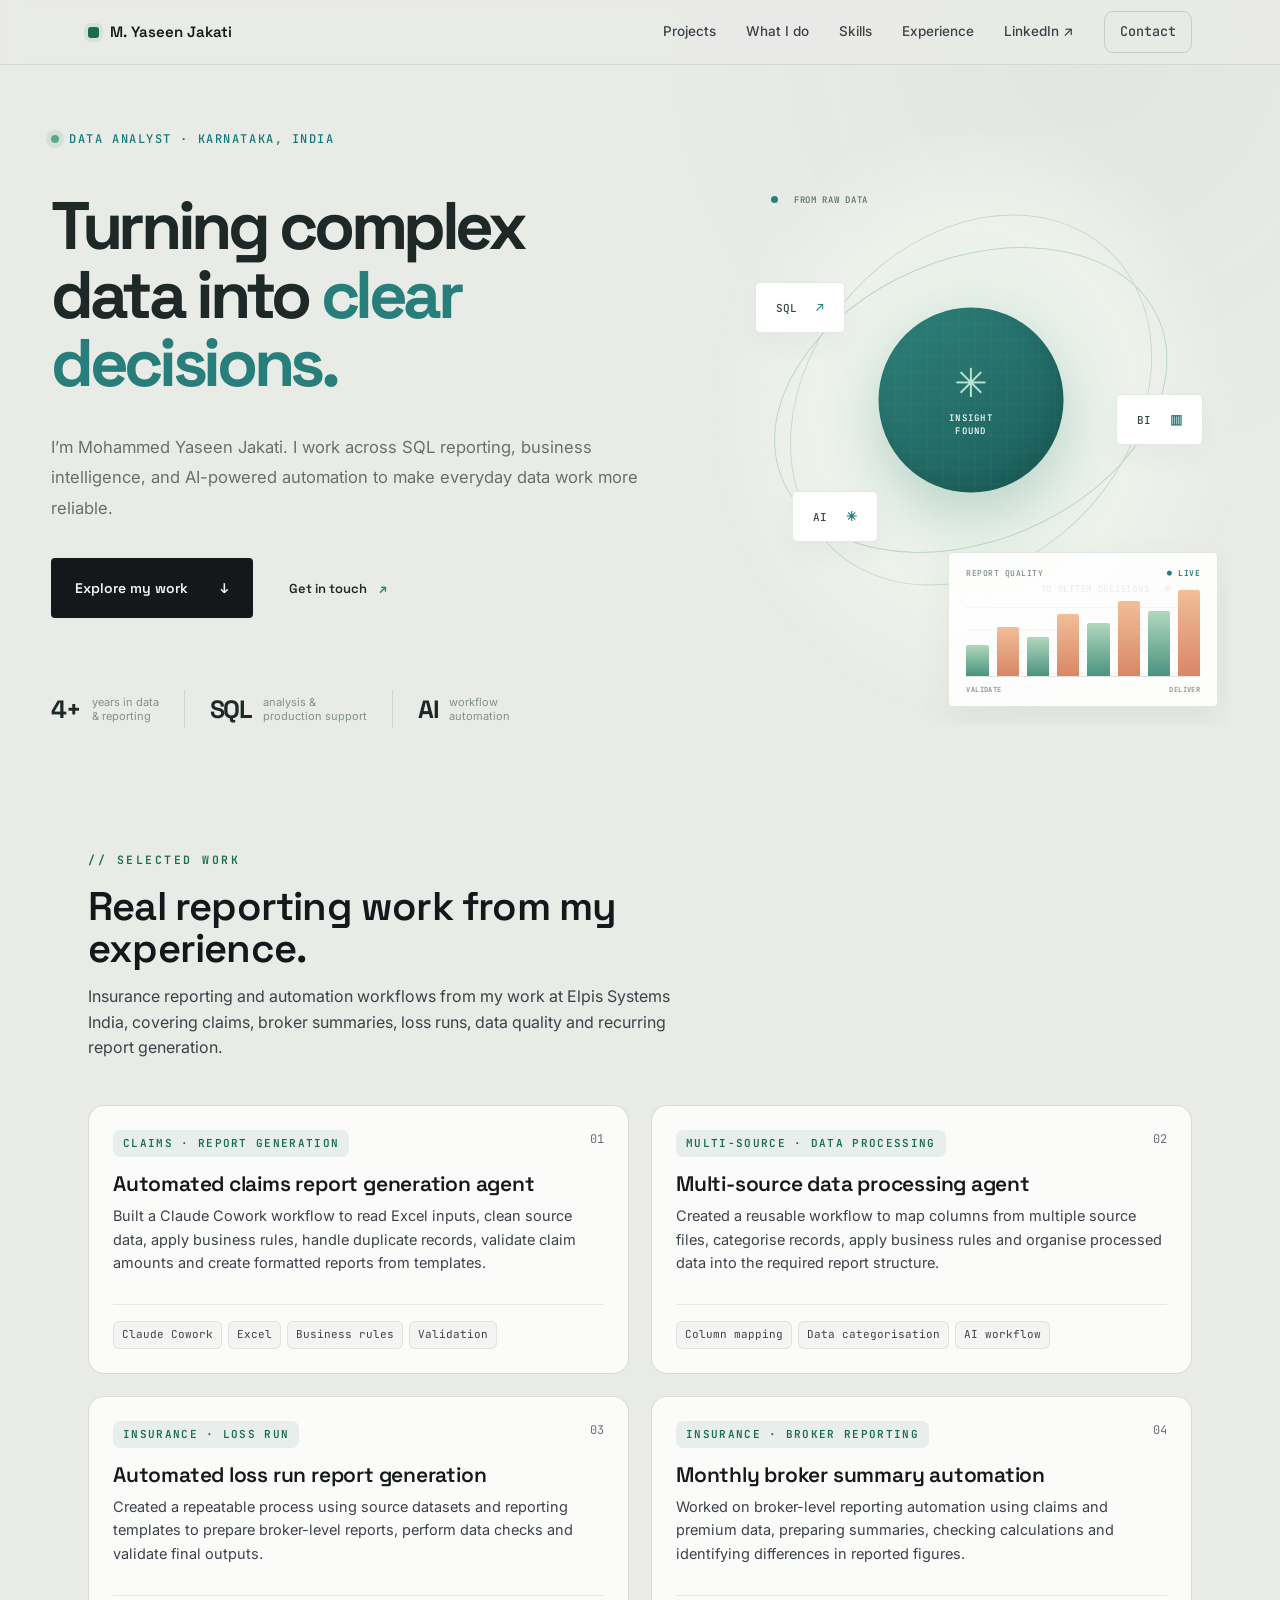
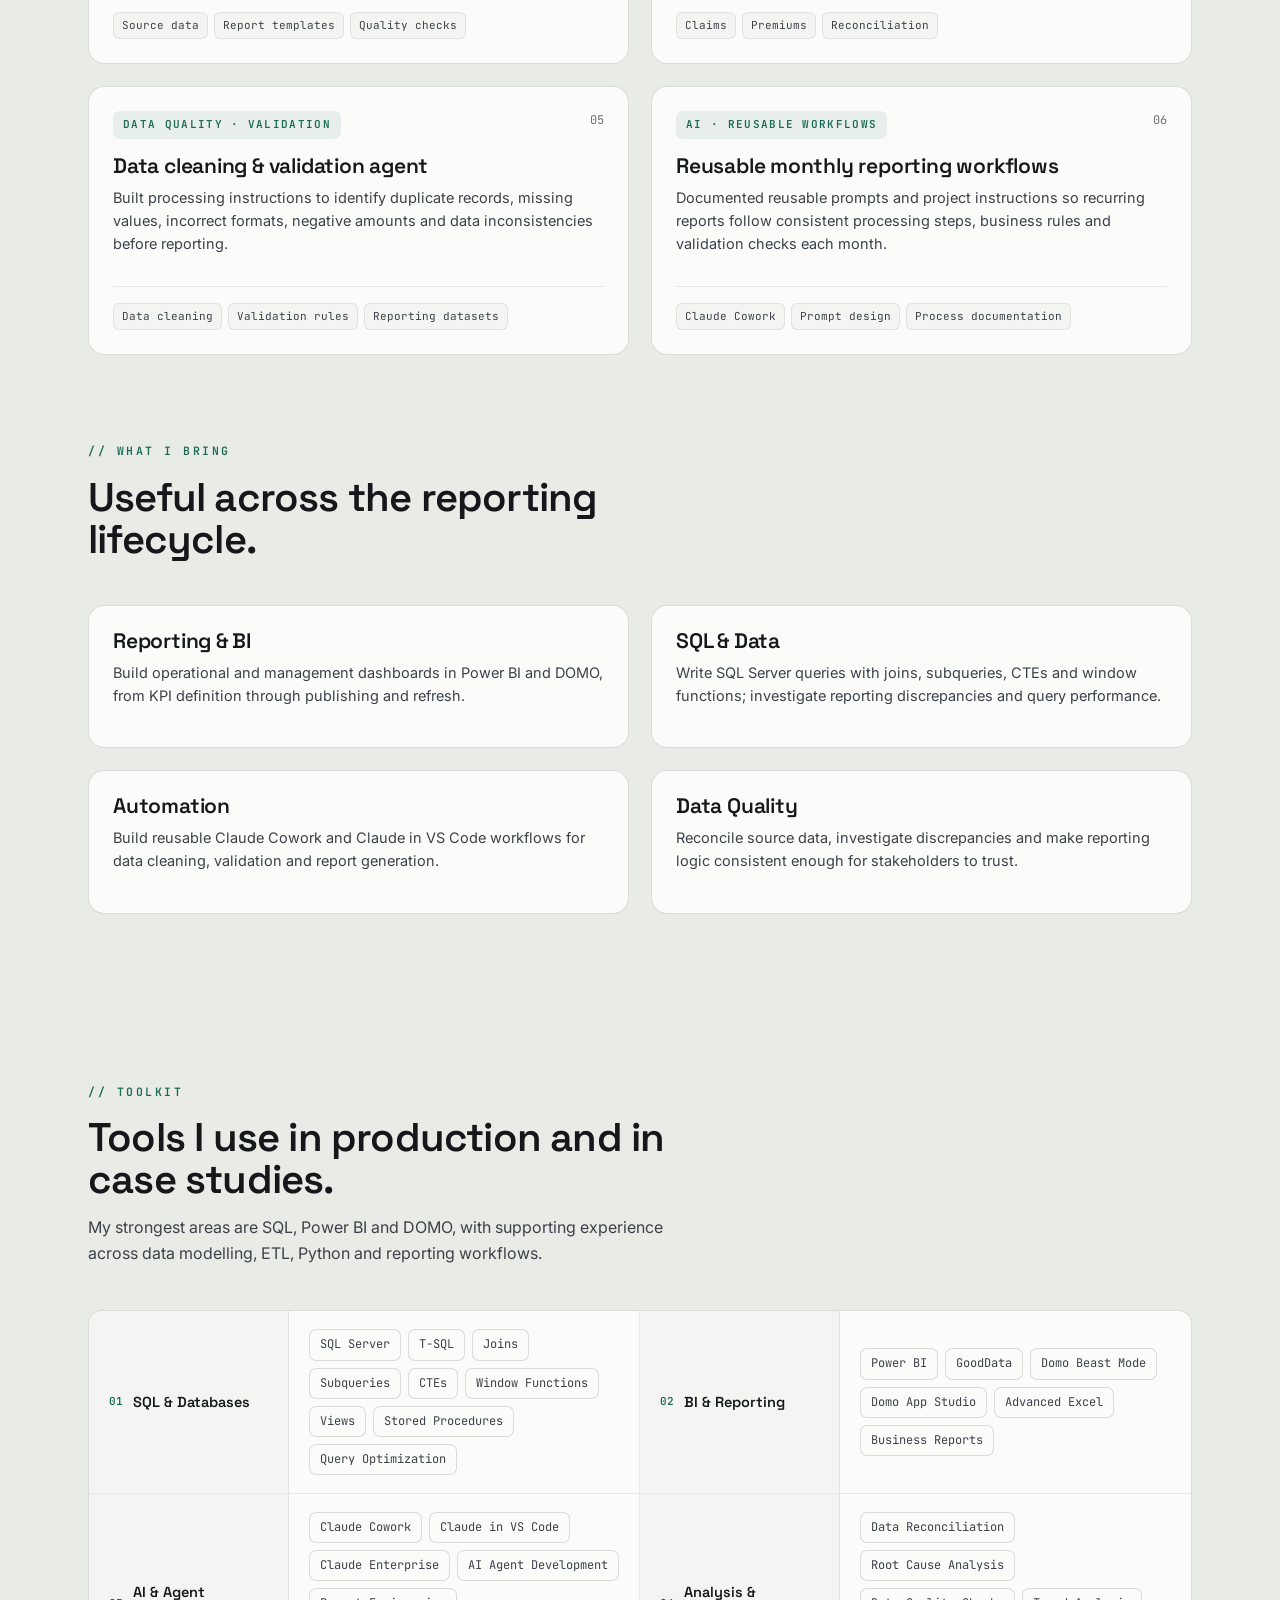
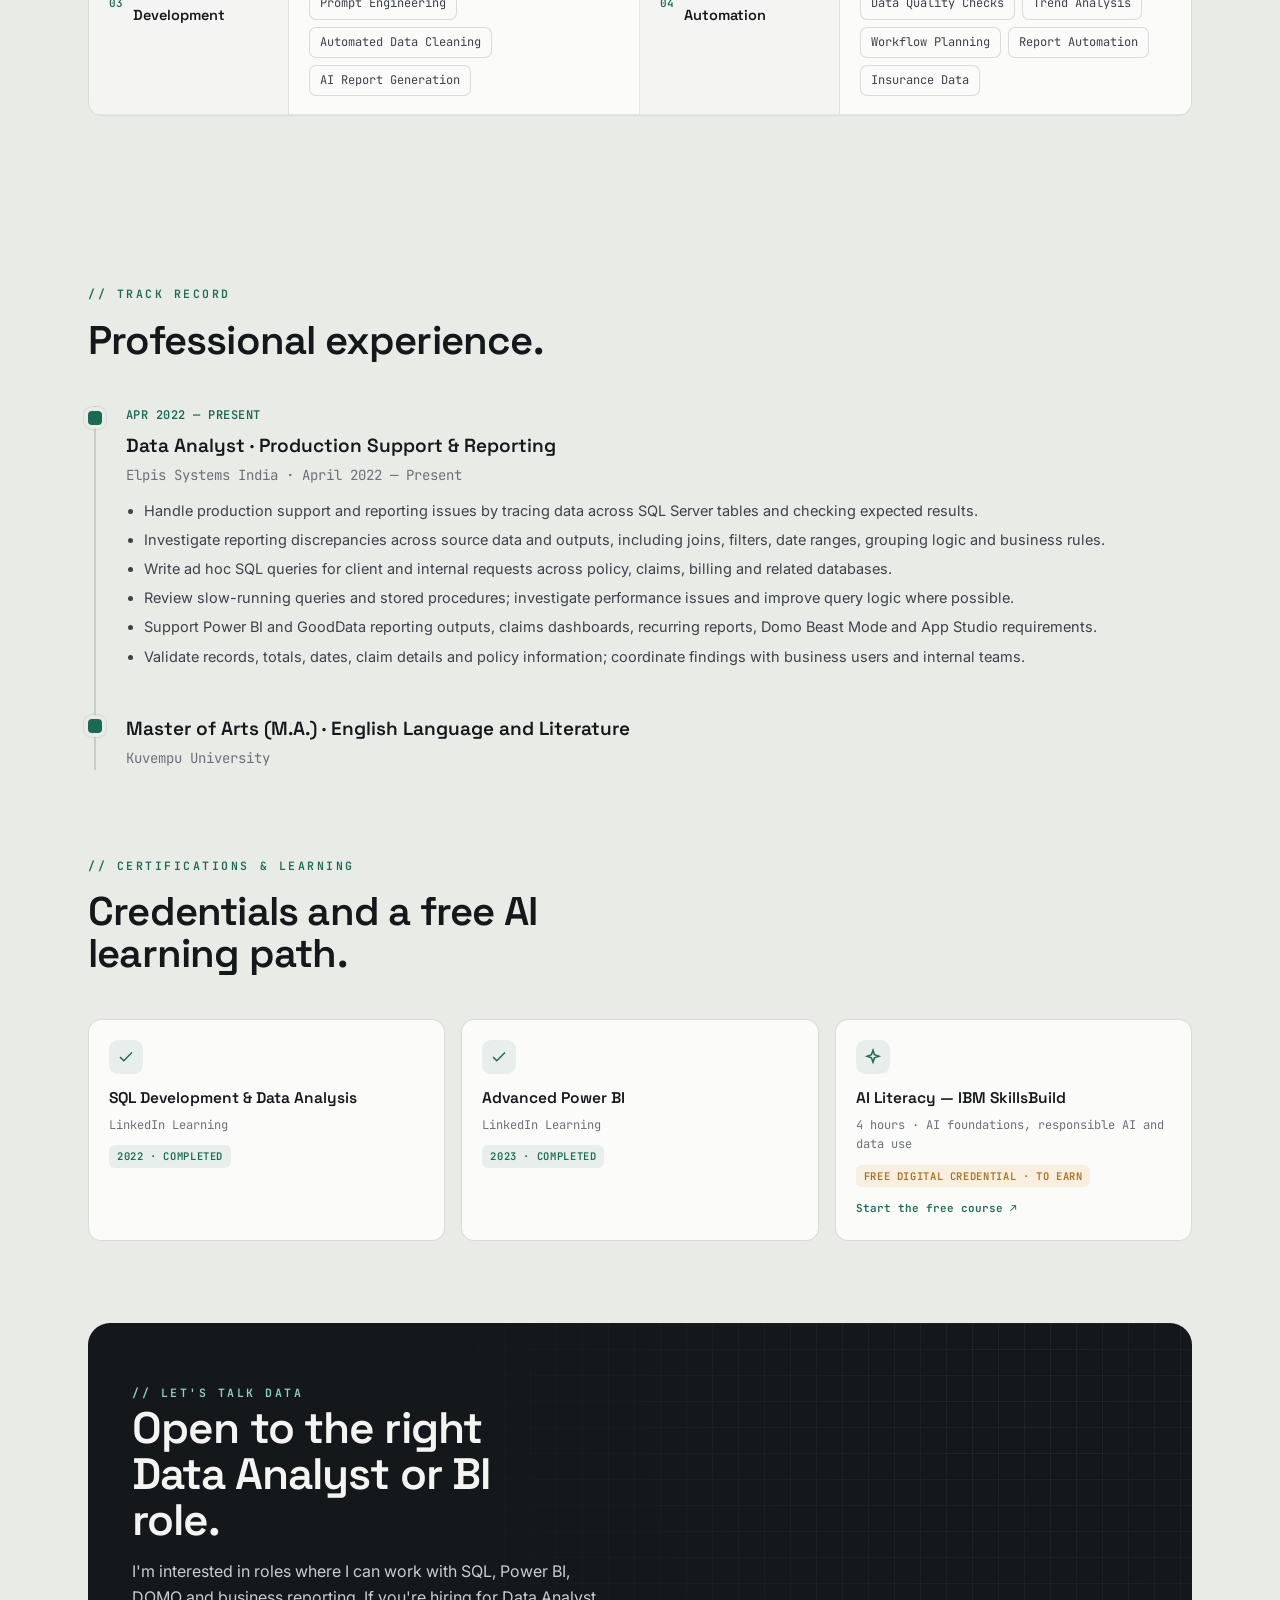
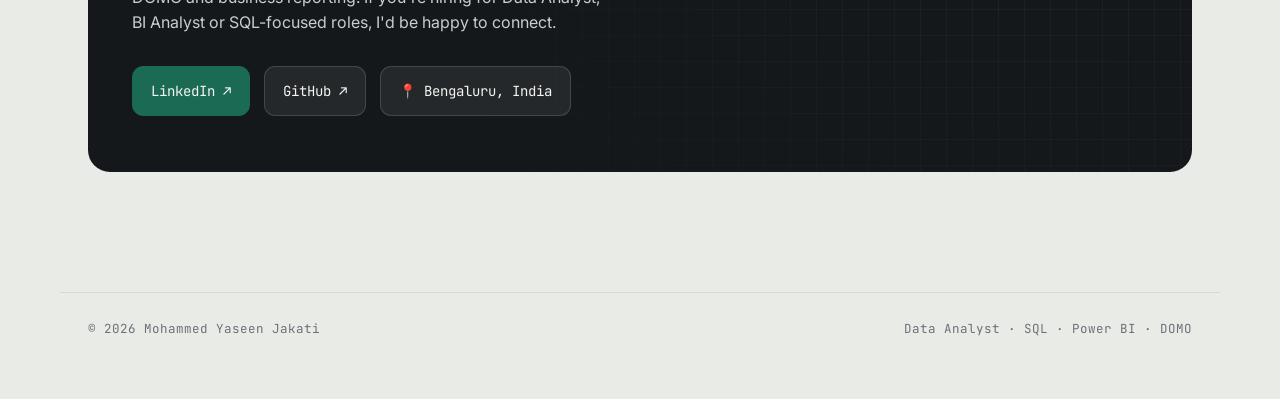
==== index.html @ a9139afe "Fix AI credential card styling" ====
<!DOCTYPE html>
<html lang="en">
<head>
<meta charset="UTF-8" />
<meta name="viewport" content="width=device-width, initial-scale=1.0" />
<title>Mohammed Yaseen Jakati — Data Analyst · SQL · BI · AI Automation</title>
<meta name="description" content="Data Analyst with 4+ years of experience in SQL reporting, business intelligence, insurance analytics and AI-powered reporting automation." />
<link rel="preconnect" href="https://fonts.googleapis.com" />
<link rel="preconnect" href="https://fonts.gstatic.com" crossorigin />
<link href="https://fonts.googleapis.com/css2?family=Space+Grotesk:wght@400;500;600;700&family=Inter:wght@400;500;600&family=JetBrains+Mono:wght@400;500;600&display=swap" rel="stylesheet" />
<style>
  :root{
    --bg:#E9EBE7;
    --paper:#F4F5F2;
    --surface:#FBFBFA;
    --ink:#15181B;
    --ink-2:#3C424A;
    --ink-soft:#6B7178;
    --line:#15181b14;
    --line-strong:#15181b24;
    --accent:#1B6B54;      /* deep viridian */
    --accent-deep:#0F4D3B;
    --accent-soft:#1b6b5416;
    --amber:#D9932B;       /* data highlight, used sparingly */
    --brick:#B24127;       /* delta / down marker, rare */
    --r:14px;
    --maxw:1160px;
    --grid:24px;
  }
  *{box-sizing:border-box;margin:0;padding:0}
  html{scroll-behavior:smooth;-webkit-text-size-adjust:100%}
  body{
    font-family:"Inter",system-ui,sans-serif;
    color:var(--ink);
    background:var(--bg);
    line-height:1.6;
    -webkit-font-smoothing:antialiased;
    overflow-x:hidden;
  }
  /* Keep the homepage quiet so the content carries the visual weight. */
  body::before{content:"";position:fixed;inset:0;z-index:0;pointer-events:none;background:radial-gradient(circle at 85% 5%,#1b6b5408,transparent 32%);}
  .wrap{max-width:var(--maxw);margin:0 auto;padding:0 28px;position:relative;z-index:1}
  a{color:inherit;text-decoration:none}
  .mono{font-family:"JetBrains Mono",monospace}
  .eyebrow{
    font-family:"JetBrains Mono",monospace;
    font-size:11.5px;letter-spacing:.22em;text-transform:uppercase;
    color:var(--accent);font-weight:600;
  }
  h1,h2,h3{font-family:"Space Grotesk",sans-serif;font-weight:600;line-height:1.05;letter-spacing:-.01em}

  /* ---------- NAV ---------- */
  header.nav{position:sticky;top:0;z-index:50;backdrop-filter:blur(10px);
    background:color-mix(in srgb,var(--bg) 82%,transparent);
    border-bottom:1px solid var(--line)}
  .nav-in{display:flex;align-items:center;justify-content:space-between;height:64px}
  .brand{display:flex;align-items:center;gap:11px;font-family:"Space Grotesk";font-weight:600;font-size:15px}
  .brand .dot{width:11px;height:11px;border-radius:3px;background:var(--accent);
    box-shadow:0 0 0 4px var(--accent-soft)}
  .nav-links{display:flex;gap:30px;align-items:center}
  .nav-links a{font-size:13.5px;color:var(--ink-2);font-weight:500;transition:color .2s}
  .nav-links a:hover{color:var(--accent)}
  .nav-cta{font-family:"JetBrains Mono";font-size:12.5px;font-weight:500;padding:9px 15px;
    border:1px solid var(--line-strong);border-radius:9px;transition:.2s}
  .nav-cta:hover{background:var(--ink);color:var(--paper);border-color:var(--ink)}
  @media(max-width:760px){.nav-links a:not(.nav-cta){display:none}}

  /* ---------- HERO ---------- */
  .hero{padding:72px 0 40px}
  .hero-grid{display:grid;grid-template-columns:1.05fr .95fr;gap:52px;align-items:center}
  @media(max-width:900px){.hero-grid{grid-template-columns:1fr;gap:36px}}
  .avail{display:inline-flex;align-items:center;gap:8px;font-family:"JetBrains Mono";
    font-size:12px;color:var(--ink-2);border:1px solid var(--line-strong);
    border-radius:100px;padding:6px 13px;margin-bottom:26px}
  .avail .pulse{width:8px;height:8px;border-radius:50%;background:var(--accent);
    box-shadow:0 0 0 0 var(--accent);animation:pulse 2.4s infinite}
  @keyframes pulse{0%{box-shadow:0 0 0 0 #1b6b5455}70%{box-shadow:0 0 0 9px #1b6b5400}100%{box-shadow:0 0 0 0 #1b6b5400}}
  .hero h1{font-size:clamp(38px,6vw,66px);letter-spacing:-.03em}
  .hero h1 .accent{color:var(--accent)}
  .role{font-family:"JetBrains Mono";font-size:clamp(13px,1.6vw,16px);color:var(--ink-2);
    margin-top:20px;font-weight:500}
  .role b{color:var(--ink);font-weight:600}
  .lead{font-size:16.5px;color:var(--ink-2);max-width:44ch;margin-top:22px}
  .hero-cta{display:flex;gap:12px;margin-top:30px;flex-wrap:wrap}
  .btn{font-family:"Space Grotesk";font-weight:600;font-size:14.5px;padding:13px 22px;
    border-radius:11px;transition:.2s;display:inline-flex;align-items:center;gap:9px;cursor:pointer;border:1px solid transparent}
  .btn-primary{background:var(--ink);color:var(--paper)}
  .btn-primary:hover{background:var(--accent-deep);transform:translateY(-2px)}
  .btn-ghost{border-color:var(--line-strong);color:var(--ink)}
  .btn-ghost:hover{border-color:var(--ink);transform:translateY(-2px)}

  /* hero dashboard card */
  .dash{background:var(--surface);border:1px solid var(--line-strong);border-radius:18px;
    padding:20px;box-shadow:0 24px 60px -30px #15181b40;position:relative;overflow:hidden}
  .dash::after{content:"";position:absolute;inset:0;border-radius:18px;pointer-events:none;
    box-shadow:inset 0 1px 0 #fff}
  .dash-top{display:flex;justify-content:space-between;align-items:center;margin-bottom:16px}
  .dash-title{font-family:"JetBrains Mono";font-size:11.5px;letter-spacing:.14em;
    text-transform:uppercase;color:var(--ink-soft)}
  .dash-dots{display:flex;gap:6px}
  .dash-dots i{width:9px;height:9px;border-radius:50%;background:var(--line-strong);display:block}
  .kpi-row{display:grid;grid-template-columns:1fr 1fr;gap:12px;margin-bottom:14px}
  .kpi{background:var(--paper);border:1px solid var(--line);border-radius:11px;padding:13px 14px}
  .kpi .lab{font-family:"JetBrains Mono";font-size:10.5px;letter-spacing:.1em;
    text-transform:uppercase;color:var(--ink-soft)}
  .kpi .val{font-family:"Space Grotesk";font-weight:700;font-size:26px;margin-top:4px;line-height:1}
  .kpi .delta{font-family:"JetBrains Mono";font-size:11px;color:var(--accent);margin-top:5px}
  .kpi .delta.down{color:var(--brick)}
  .chart-box{background:var(--paper);border:1px solid var(--line);border-radius:11px;padding:14px 14px 10px}
  .chart-box .lab{font-family:"JetBrains Mono";font-size:10.5px;letter-spacing:.1em;
    text-transform:uppercase;color:var(--ink-soft);margin-bottom:10px;display:flex;justify-content:space-between}
  .bars{display:flex;align-items:flex-end;gap:9px;height:78px}
  .bars .bar{flex:1;background:linear-gradient(var(--accent),var(--accent-deep));border-radius:4px 4px 0 0;
    height:0;transition:height 1.1s cubic-bezier(.2,.8,.2,1)}
  .bars .bar:nth-child(4){background:linear-gradient(var(--amber),#b8791f)}

  /* ---------- STAT STRIP ---------- */
  .strip{border-top:1px solid var(--line);border-bottom:1px solid var(--line);margin-top:56px}
  .strip-in{display:grid;grid-template-columns:repeat(4,1fr)}
  .stat{padding:30px 8px;border-right:1px solid var(--line);text-align:center}
  .stat:last-child{border-right:none}
  .stat .n{font-family:"Space Grotesk";font-weight:700;font-size:clamp(30px,4vw,44px);color:var(--ink);line-height:1}
  .stat .n span{color:var(--accent)}
  .stat .c{font-family:"JetBrains Mono";font-size:11.5px;letter-spacing:.08em;text-transform:uppercase;
    color:var(--ink-soft);margin-top:9px}
  @media(max-width:640px){.strip-in{grid-template-columns:1fr 1fr}.stat:nth-child(2){border-right:none}
    .stat:nth-child(1),.stat:nth-child(2){border-bottom:1px solid var(--line)}}

  /* ---------- SECTION SHELL ---------- */
  section{padding:82px 0;position:relative}
  .sec-head{margin-bottom:44px;max-width:60ch}
  .sec-head h2{font-size:clamp(28px,3.6vw,40px);margin-top:14px;letter-spacing:-.02em}
  .sec-head p{color:var(--ink-2);margin-top:14px;font-size:16px}

  /* ---------- SKILLS spec sheet ---------- */
  .spec{display:grid;grid-template-columns:repeat(2,1fr);gap:0;border:1px solid var(--line-strong);
    border-radius:var(--r);overflow:hidden;background:var(--surface)}
  @media(max-width:760px){.spec{grid-template-columns:1fr}}
  .spec-row{display:grid;grid-template-columns:200px 1fr;border-bottom:1px solid var(--line);border-right:1px solid var(--line)}
  .spec-row:nth-child(even){border-right:none}
  @media(max-width:760px){.spec-row{border-right:none;grid-template-columns:1fr}}
  .spec-row .k{padding:18px 20px;font-family:"Space Grotesk";font-weight:600;font-size:14.5px;
    background:var(--paper);border-right:1px solid var(--line);display:flex;align-items:center;gap:10px}
  .spec-row .k .idx{font-family:"JetBrains Mono";font-size:11px;color:var(--accent);font-weight:600}
  .spec-row .v{padding:18px 20px;display:flex;flex-wrap:wrap;gap:7px;align-content:center}
  .chip{font-family:"JetBrains Mono";font-size:12px;color:var(--ink-2);
    border:1px solid var(--line-strong);border-radius:7px;padding:5px 10px;background:var(--surface);transition:.18s}
  .chip:hover{border-color:var(--accent);color:var(--accent)}

  /* ---------- PROJECTS ---------- */
  .proj-grid{display:grid;grid-template-columns:1fr 1fr;gap:22px}
  @media(max-width:820px){.proj-grid{grid-template-columns:1fr}}
  .card{background:var(--surface);border:1px solid var(--line-strong);border-radius:16px;
    padding:24px;transition:.25s;display:flex;flex-direction:column;position:relative;overflow:hidden}
  .card:hover{transform:translateY(-4px);box-shadow:0 26px 50px -28px #15181b40;border-color:var(--accent)}
  .card-top{display:flex;justify-content:space-between;align-items:flex-start;gap:14px;margin-bottom:16px}
  .domain{font-family:"JetBrains Mono";font-size:11px;letter-spacing:.12em;text-transform:uppercase;
    font-weight:600;color:var(--accent);background:var(--accent-soft);padding:5px 10px;border-radius:7px}
  .pid{font-family:"JetBrains Mono";font-size:12px;color:var(--ink-soft)}
  .card h3{font-size:21px;letter-spacing:-.01em;margin-bottom:9px}
  .card .desc{font-size:14.5px;color:var(--ink-2);margin-bottom:16px}
  .viz{height:96px;margin:2px 0 18px;border:1px solid var(--line);border-radius:10px;background:var(--paper);
    padding:10px 12px;display:flex;flex-direction:column;justify-content:flex-end}
  .viz svg{width:100%;height:100%;overflow:visible}
  .metrics{display:flex;gap:20px;margin-bottom:16px;flex-wrap:wrap}
  .metric .m-n{font-family:"Space Grotesk";font-weight:700;font-size:22px;color:var(--ink);line-height:1}
  .metric .m-n.pos{color:var(--accent)}
  .metric .m-c{font-family:"JetBrains Mono";font-size:10.5px;letter-spacing:.06em;text-transform:uppercase;
    color:var(--ink-soft);margin-top:5px}
  .card-links{display:flex;flex-wrap:wrap;gap:18px;align-items:center;margin-top:auto;padding-top:4px}
  .card-cta{display:inline-flex;align-items:center;gap:8px;font-family:"JetBrains Mono";font-size:12.5px;
    font-weight:600;color:var(--accent);transition:gap .18s}
  .card-cta:hover{gap:13px}
  .card-gh{display:inline-flex;align-items:center;gap:6px;font-family:"JetBrains Mono";font-size:12.5px;
    font-weight:500;color:var(--ink-soft);transition:color .18s}
  .card-gh:hover{color:var(--accent)}
  .stack{display:flex;flex-wrap:wrap;gap:6px;margin-top:14px;padding-top:16px;border-top:1px solid var(--line)}
  .stack .t{font-family:"JetBrains Mono";font-size:11px;color:var(--ink-2);background:var(--paper);
    border:1px solid var(--line);border-radius:6px;padding:4px 8px}
  .flow{display:flex;align-items:center;gap:7px;flex-wrap:wrap;margin-bottom:15px;
    font-family:"JetBrains Mono";font-size:11.5px;color:var(--ink-soft)}
  .flow b{color:var(--ink);font-weight:600}
  .flow .arw{color:var(--accent)}

  /* ---------- TIMELINE ---------- */
  .tl{border-left:2px solid var(--line-strong);margin-left:6px}
  .tl-item{position:relative;padding:0 0 34px 30px}
  .tl-item::before{content:"";position:absolute;left:-8px;top:5px;width:14px;height:14px;border-radius:4px;
    background:var(--accent);box-shadow:0 0 0 4px var(--bg),0 0 0 5px var(--line)}
  .tl-item:last-child{padding-bottom:0}
  .tl-when{font-family:"JetBrains Mono";font-size:12px;color:var(--accent);font-weight:600;letter-spacing:.04em}
  .tl-role{font-family:"Space Grotesk";font-weight:600;font-size:19px;margin:6px 0 3px}
  .tl-org{font-size:14px;color:var(--ink-soft);font-family:"JetBrains Mono"}
  .tl-body{color:var(--ink-2);font-size:14.5px;margin-top:12px}
  .tl-body li{margin:6px 0 6px 18px}

  /* ---------- CERTS ---------- */
  .certs{display:grid;grid-template-columns:repeat(3,1fr);gap:16px}
  @media(max-width:760px){.certs{grid-template-columns:1fr}}
  .cert{background:var(--surface);border:1px solid var(--line-strong);border-radius:13px;padding:20px}
  .cert .badge{width:34px;height:34px;border-radius:9px;background:var(--accent-soft);display:flex;
    align-items:center;justify-content:center;margin-bottom:14px;color:var(--accent)}
  .cert h4{font-family:"Space Grotesk";font-weight:600;font-size:15.5px;line-height:1.3}
  .cert .yr{font-family:"JetBrains Mono";font-size:12px;color:var(--ink-soft);margin-top:8px}
  .credential-link{display:inline-block;margin-top:13px;font-family:"JetBrains Mono",monospace;font-size:11px;font-weight:600;color:var(--accent)}
  .credential-link:hover{text-decoration:underline}
  .cert .st{display:inline-block;font-family:"JetBrains Mono";font-size:10.5px;margin-top:10px;
    padding:3px 8px;border-radius:6px;letter-spacing:.06em;text-transform:uppercase;font-weight:600}
  .st.done{background:var(--accent-soft);color:var(--accent)}
  .st.prog{background:#d9932b1f;color:#a9711d}

  /* ---------- CONTACT ---------- */
  .contact{background:var(--ink);color:var(--paper);border-radius:22px;padding:56px 44px;
    position:relative;overflow:hidden}
  .contact::before{content:"";position:absolute;inset:0;pointer-events:none;
    background-image:linear-gradient(#ffffff0c 1px,transparent 1px),linear-gradient(90deg,#ffffff0c 1px,transparent 1px);
    background-size:26px 26px;-webkit-mask-image:radial-gradient(circle at 85% 20%,#000,transparent 70%);
            mask-image:radial-gradient(circle at 85% 20%,#000,transparent 70%)}
  .contact h2{font-size:clamp(28px,4vw,44px);letter-spacing:-.02em;position:relative;max-width:16ch}
  .contact p{color:#c9cdd2;margin-top:16px;max-width:48ch;position:relative}
  .cc-row{display:flex;gap:14px;flex-wrap:wrap;margin-top:30px;position:relative}
  .cc{display:inline-flex;align-items:center;gap:10px;font-family:"JetBrains Mono";font-size:14px;
    background:#ffffff12;border:1px solid #ffffff24;border-radius:11px;padding:13px 18px;transition:.2s}
  .cc:hover{background:var(--accent);border-color:var(--accent);transform:translateY(-2px)}
  .cc.primary{background:var(--accent);border-color:var(--accent)}
  .cc.primary:hover{background:var(--accent-deep)}

  footer{padding:38px 0 60px;text-align:center}
  footer .f-in{display:flex;justify-content:space-between;align-items:center;flex-wrap:wrap;gap:16px;
    font-family:"JetBrains Mono";font-size:12.5px;color:var(--ink-soft);border-top:1px solid var(--line);padding-top:26px}

  /* reveal */
  .reveal{opacity:0;transform:translateY(22px);transition:opacity .7s ease,transform .7s cubic-bezier(.2,.8,.2,1)}
  .reveal.in{opacity:1;transform:none}
  @media(prefers-reduced-motion:reduce){
    *{animation:none!important;transition:none!important}
    .reveal{opacity:1;transform:none}
    html{scroll-behavior:auto}
  }
  :focus-visible{outline:2px solid var(--accent);outline-offset:3px;border-radius:4px}

  /* Reference-inspired opening hero */
  .hero-reference{padding:66px 0 36px}
  .hero-reference>.wrap{max-width:1760px;padding-left:clamp(28px,4vw,72px);padding-right:clamp(28px,4vw,72px)}
  .hero-reference .hero-grid{grid-template-columns:1.08fr .92fr;gap:34px;align-items:center}
  .hero-kicker{display:flex;align-items:center;gap:10px;margin:0 0 45px;color:#147a78;font:500 12px "JetBrains Mono",monospace;letter-spacing:.13em}
  .hero-status{width:8px;height:8px;border-radius:50%;background:#58a88b;box-shadow:0 0 0 5px #58a88b24}
  .hero-reference h1{font:700 clamp(52px,5.25vw,102px)/1.02 "Space Grotesk",sans-serif;letter-spacing:-.065em;color:#1e2927}
  .hero-reference h1 .accent{color:#277e7a}
  .hero-intro{max-width:620px;margin-top:34px;color:#66716e;font-size:clamp(16px,1.3vw,21px);line-height:1.85}
  .hero-reference .hero-cta{align-items:center;gap:36px;margin-top:34px}
  .hero-reference .btn{border-radius:4px;padding:18px 23px;font-size:14px}
  .hero-reference .btn-primary{gap:32px}
  .hero-contact{font:600 13px "Space Grotesk",sans-serif;color:#202b29}
  .hero-contact span{margin-left:9px;color:#287c78}
  .hero-reference .hero-meta{display:flex;align-items:center;gap:25px;margin-top:72px}
  .hero-meta>div{display:flex;align-items:center;gap:11px}
  .hero-meta strong{font:700 25px "Space Grotesk",sans-serif;letter-spacing:-.05em;color:#1d2927}
  .hero-meta span{font-size:11px;line-height:1.35;color:#82908a}
  .hero-meta>i{width:1px;height:38px;background:#ccd5ce}
  .insight-visual{height:590px;position:relative;background:radial-gradient(ellipse at 52% 47%,#dbece3 0,#edf2eb 41%,transparent 69%);overflow:hidden}
  .insight-orbit{position:absolute;left:51%;top:45%;border:1px solid #bdd5c8;border-radius:50%;transform:translate(-50%,-50%)}
  .orbit-a{width:78%;height:48%;transform:translate(-50%,-50%) rotate(-23deg)}
  .orbit-b{width:61%;height:69%;transform:translate(-50%,-50%) rotate(42deg);border-color:#c9d9cd}
  .insight-core{position:absolute;left:51%;top:45%;width:185px;height:185px;transform:translate(-50%,-50%);display:flex;flex-direction:column;justify-content:center;align-items:center;border-radius:50%;color:#fff;background:linear-gradient(145deg,#2e8079,#1b5e5a);box-shadow:0 22px 48px #397f6b33,inset -8px -10px 20px #16494555}
  .insight-core:before{content:"";position:absolute;inset:0;border-radius:50%;opacity:.17;background-image:linear-gradient(#fff3 1px,transparent 1px),linear-gradient(90deg,#fff3 1px,transparent 1px);background-size:16px 16px}
  .insight-core span,.insight-core b{position:relative}
  .insight-core span{font-size:40px;line-height:1;color:#b9e4d1}
  .insight-core b{margin-top:9px;text-align:center;font:500 9px/1.5 "JetBrains Mono",monospace;letter-spacing:.14em}
  .visual-caption{position:absolute;color:#587067;font:500 9px "JetBrains Mono",monospace;letter-spacing:.08em}
  .visual-caption span{display:inline-block;width:7px;height:7px;border-radius:50%;background:#27827c;margin-right:10px}
  .caption-top{left:13%;top:10%}
  .caption-bottom{right:11%;bottom:22%}
  .caption-bottom span{margin:0 0 0 9px;background:#ed9b74}
  .visual-chip{position:absolute;z-index:2;padding:16px 20px;background:#fff;border:1px solid #e2e9e1;border-radius:5px;box-shadow:0 12px 26px #314b3b0b;color:#384741;font:500 11px "JetBrains Mono",monospace}
  .visual-chip b{margin-left:12px;color:#287c78;font-size:13px}
  .sql-chip{left:10%;top:25%}
  .bi-chip{right:5%;top:44%}
  .ai-chip{left:17%;bottom:31%}
  .visual-report{position:absolute;right:2%;bottom:3%;width:270px;padding:15px 17px 12px;background:#ffffffdf;border:1px solid #e1e7df;border-radius:5px;box-shadow:0 14px 35px #314c3a10}
  .report-head,.report-foot{display:flex;justify-content:space-between;color:#7b8982;font:500 8px "JetBrains Mono",monospace;letter-spacing:.06em}
  .report-head b{color:#287c78;font-size:8px}
  .report-bars{height:91px;display:flex;align-items:end;gap:8px;margin:8px 0;border-bottom:1px solid #dce3db;background:repeating-linear-gradient(to bottom,transparent 0 21px,#e9eee8 22px)}
  .report-bars i{flex:1;height:var(--bar,40%);border-radius:2px 2px 0 0;background:linear-gradient(to top,#4b9381,#b1d8bc)}
  .report-bars i:nth-child(2n){background:linear-gradient(to top,#d98766,#f1be98)}
  .report-bars i:nth-child(1){--bar:35%}.report-bars i:nth-child(2){--bar:54%}.report-bars i:nth-child(3){--bar:43%}.report-bars i:nth-child(4){--bar:69%}.report-bars i:nth-child(5){--bar:59%}.report-bars i:nth-child(6){--bar:83%}.report-bars i:nth-child(7){--bar:72%}.report-bars i:nth-child(8){--bar:96%}
  .report-foot{font-size:7px}
  @media(max-width:1000px){
    .hero-reference .hero-grid{grid-template-columns:1fr;gap:14px}
    .hero-reference>.wrap{max-width:850px}
    .hero-kicker{margin-bottom:28px}
    .hero-reference h1{font-size:clamp(51px,9.5vw,82px)}
    .hero-intro{max-width:670px}
    .hero-reference .hero-meta{margin-top:45px}
    .insight-visual{height:470px;margin-top:6px}
  }
  @media(max-width:560px){
    .hero-reference{padding-top:45px}
    .hero-reference>.wrap{padding-left:21px;padding-right:21px}
    .hero-kicker{font-size:9px;margin-bottom:25px}
    .hero-reference h1{font-size:clamp(43px,12vw,62px)}
    .hero-intro{font-size:14px;line-height:1.75;margin-top:24px}
    .hero-reference .hero-cta{gap:22px;margin-top:25px}
    .hero-reference .btn{padding:15px 16px;font-size:12px}
    .hero-reference .btn-primary{gap:18px}
    .hero-reference .hero-meta{gap:12px;margin-top:40px;justify-content:space-between}
    .hero-meta>div{gap:6px}
    .hero-meta strong{font-size:18px}
    .hero-meta span{font-size:8px}
    .hero-meta>i{height:29px}
    .insight-visual{height:340px;margin:10px -13px 0}
    .insight-core{width:128px;height:128px}
    .insight-core span{font-size:30px}
    .sql-chip,.bi-chip,.ai-chip{padding:10px 12px;font-size:9px}
    .sql-chip{left:4%;top:20%}.bi-chip{right:1%;top:43%}.ai-chip{left:8%;bottom:24%}
    .caption-top{left:8%;top:8%}.caption-bottom{right:3%;bottom:14%}
    .visual-report{width:186px;padding:10px 11px 8px;right:1%;bottom:0}
    .report-bars{height:54px;gap:5px}
  }

</style>
</head>
<body>

<header class="nav">
  <div class="wrap nav-in">
    <a class="brand" href="#top"><span class="dot"></span>M. Yaseen Jakati</a>
    <nav class="nav-links">
      <a href="#work">Projects</a>
      <a href="#capabilities">What I do</a>
      <a href="#skills">Skills</a>
      <a href="#experience">Experience</a>
      <a href="https://www.linkedin.com/in/itzzyaseen" target="_blank" rel="noopener">LinkedIn ↗</a>
      <a href="#contact" class="nav-cta">Contact</a>
    </nav>
  </div>
</header>

<main id="top">

  <!-- HERO -->
  <section class="hero hero-reference">
    <div class="wrap hero-grid">
      <div class="hero-copy">
        <p class="hero-kicker"><span class="hero-status"></span> DATA ANALYST · KARNATAKA, INDIA</p>
        <h1>Turning complex<br>data into <span class="accent">clear<br>decisions.</span></h1>
        <p class="hero-intro">I’m Mohammed Yaseen Jakati. I work across SQL reporting, business intelligence, and AI-powered automation to make everyday data work more reliable.</p>
        <div class="hero-cta">
          <a href="#work" class="btn btn-primary">Explore my work <span aria-hidden="true">↓</span></a>
          <a href="#contact" class="hero-contact">Get in touch <span aria-hidden="true">↗</span></a>
        </div>
        <div class="hero-meta">
          <div><strong>4+</strong><span>years in data<br>&amp; reporting</span></div>
          <i aria-hidden="true"></i>
          <div><strong>SQL</strong><span>analysis &amp;<br>production support</span></div>
          <i aria-hidden="true"></i>
          <div><strong>AI</strong><span>workflow<br>automation</span></div>
        </div>
      </div>
      <div class="insight-visual" aria-hidden="true">
        <div class="insight-orbit orbit-a"></div>
        <div class="insight-orbit orbit-b"></div>
        <div class="visual-caption caption-top"><span></span> FROM RAW DATA</div>
        <div class="insight-core"><span>✳</span><b>INSIGHT<br>FOUND</b></div>
        <div class="visual-caption caption-bottom">TO BETTER DECISIONS <span></span></div>
        <div class="visual-chip sql-chip">SQL <b>↗</b></div>
        <div class="visual-chip bi-chip">BI <b>▥</b></div>
        <div class="visual-chip ai-chip">AI <b>✳</b></div>
        <div class="visual-report">
          <div class="report-head"><span>REPORT QUALITY</span><b>● LIVE</b></div>
          <div class="report-bars"><i></i><i></i><i></i><i></i><i></i><i></i><i></i><i></i></div>
          <div class="report-foot"><span>VALIDATE</span><span>DELIVER</span></div>
        </div>
      </div>
    </div>
  </section>

  <!-- WORK -->
  <section id="work">
    <div class="wrap">
      <div class="sec-head reveal">
        <span class="eyebrow">// Selected work</span>
        <h2>Real reporting work from my experience.</h2>
        <p>Insurance reporting and automation workflows from my work at Elpis Systems India, covering claims, broker summaries, loss runs, data quality and recurring report generation.</p>
      </div>
      <div class="proj-grid">
        <article class="card reveal">
          <div class="card-top"><span class="domain">Claims · Report generation</span><span class="pid">01</span></div>
          <h3>Automated claims report generation agent</h3>
          <p class="desc">Built a Claude Cowork workflow to read Excel inputs, clean source data, apply business rules, handle duplicate records, validate claim amounts and create formatted reports from templates.</p>
          <div class="stack"><span class="t">Claude Cowork</span><span class="t">Excel</span><span class="t">Business rules</span><span class="t">Validation</span></div>
        </article>
        <article class="card reveal">
          <div class="card-top"><span class="domain">Multi-source · Data processing</span><span class="pid">02</span></div>
          <h3>Multi-source data processing agent</h3>
          <p class="desc">Created a reusable workflow to map columns from multiple source files, categorise records, apply business rules and organise processed data into the required report structure.</p>
          <div class="stack"><span class="t">Column mapping</span><span class="t">Data categorisation</span><span class="t">AI workflow</span></div>
        </article>
        <article class="card reveal">
          <div class="card-top"><span class="domain">Insurance · Loss run</span><span class="pid">03</span></div>
          <h3>Automated loss run report generation</h3>
          <p class="desc">Created a repeatable process using source datasets and reporting templates to prepare broker-level reports, perform data checks and validate final outputs.</p>
          <div class="stack"><span class="t">Source data</span><span class="t">Report templates</span><span class="t">Quality checks</span></div>
        </article>
        <article class="card reveal">
          <div class="card-top"><span class="domain">Insurance · Broker reporting</span><span class="pid">04</span></div>
          <h3>Monthly broker summary automation</h3>
          <p class="desc">Worked on broker-level reporting automation using claims and premium data, preparing summaries, checking calculations and identifying differences in reported figures.</p>
          <div class="stack"><span class="t">Claims</span><span class="t">Premiums</span><span class="t">Reconciliation</span></div>
        </article>
        <article class="card reveal">
          <div class="card-top"><span class="domain">Data quality · Validation</span><span class="pid">05</span></div>
          <h3>Data cleaning &amp; validation agent</h3>
          <p class="desc">Built processing instructions to identify duplicate records, missing values, incorrect formats, negative amounts and data inconsistencies before reporting.</p>
          <div class="stack"><span class="t">Data cleaning</span><span class="t">Validation rules</span><span class="t">Reporting datasets</span></div>
        </article>
        <article class="card reveal">
          <div class="card-top"><span class="domain">AI · Reusable workflows</span><span class="pid">06</span></div>
          <h3>Reusable monthly reporting workflows</h3>
          <p class="desc">Documented reusable prompts and project instructions so recurring reports follow consistent processing steps, business rules and validation checks each month.</p>
          <div class="stack"><span class="t">Claude Cowork</span><span class="t">Prompt design</span><span class="t">Process documentation</span></div>
        </article>
      </div>
    </div>
  </section>

  <!-- WHAT I DO -->
  <section id="capabilities" style="padding-top:0">
    <div class="wrap">
      <div class="sec-head reveal">
        <span class="eyebrow">// What I bring</span>
        <h2>Useful across the reporting lifecycle.</h2>
      </div>
      <div class="proj-grid">
        <div class="card reveal"><h3>Reporting &amp; BI</h3><p class="desc">Build operational and management dashboards in Power BI and DOMO, from KPI definition through publishing and refresh.</p></div>
        <div class="card reveal"><h3>SQL &amp; Data</h3><p class="desc">Write SQL Server queries with joins, subqueries, CTEs and window functions; investigate reporting discrepancies and query performance.</p></div>
        <div class="card reveal"><h3>Automation</h3><p class="desc">Build reusable Claude Cowork and Claude in VS Code workflows for data cleaning, validation and report generation.</p></div>
        <div class="card reveal"><h3>Data Quality</h3><p class="desc">Reconcile source data, investigate discrepancies and make reporting logic consistent enough for stakeholders to trust.</p></div>
      </div>
    </div>
  </section>

  <!-- SKILLS -->
  <section id="skills">
    <div class="wrap">
      <div class="sec-head reveal">
        <span class="eyebrow">// Toolkit</span>
        <h2>Tools I use in production and in case studies.</h2>
        <p>My strongest areas are SQL, Power BI and DOMO, with supporting experience across data modelling, ETL, Python and reporting workflows.</p>
      </div>
      <div class="spec reveal">
        <div class="spec-row"><div class="k"><span class="idx">01</span>SQL &amp; Databases</div>
          <div class="v"><span class="chip">SQL Server</span><span class="chip">T-SQL</span><span class="chip">Joins</span><span class="chip">Subqueries</span><span class="chip">CTEs</span><span class="chip">Window Functions</span><span class="chip">Views</span><span class="chip">Stored Procedures</span><span class="chip">Query Optimization</span></div></div>
        <div class="spec-row"><div class="k"><span class="idx">02</span>BI &amp; Reporting</div>
          <div class="v"><span class="chip">Power BI</span><span class="chip">GoodData</span><span class="chip">Domo Beast Mode</span><span class="chip">Domo App Studio</span><span class="chip">Advanced Excel</span><span class="chip">Business Reports</span></div></div>
        <div class="spec-row"><div class="k"><span class="idx">03</span>AI &amp; Agent Development</div>
          <div class="v"><span class="chip">Claude Cowork</span><span class="chip">Claude in VS Code</span><span class="chip">Claude Enterprise</span><span class="chip">AI Agent Development</span><span class="chip">Prompt Engineering</span><span class="chip">Automated Data Cleaning</span><span class="chip">AI Report Generation</span></div></div>
        <div class="spec-row"><div class="k"><span class="idx">04</span>Analysis &amp; Automation</div>
          <div class="v"><span class="chip">Data Reconciliation</span><span class="chip">Root Cause Analysis</span><span class="chip">Data Quality Checks</span><span class="chip">Trend Analysis</span><span class="chip">Workflow Planning</span><span class="chip">Report Automation</span><span class="chip">Insurance Data</span></div></div>
      </div>
    </div>
  </section>

  <!-- EXPERIENCE -->
  <section id="experience">
    <div class="wrap">
      <div class="sec-head reveal">
        <span class="eyebrow">// Track record</span>
        <h2>Professional experience.</h2>
      </div>
      <div class="tl reveal">
        <div class="tl-item">
          <div class="tl-when">APR 2022 — PRESENT</div>
          <div class="tl-role">Data Analyst · Production Support &amp; Reporting</div>
          <div class="tl-org">Elpis Systems India · April 2022 — Present</div>
          <div class="tl-body">
            <ul>
              <li>Handle production support and reporting issues by tracing data across SQL Server tables and checking expected results.</li>
              <li>Investigate reporting discrepancies across source data and outputs, including joins, filters, date ranges, grouping logic and business rules.</li>
              <li>Write ad hoc SQL queries for client and internal requests across policy, claims, billing and related databases.</li>
              <li>Review slow-running queries and stored procedures; investigate performance issues and improve query logic where possible.</li>
              <li>Support Power BI and GoodData reporting outputs, claims dashboards, recurring reports, Domo Beast Mode and App Studio requirements.</li>
              <li>Validate records, totals, dates, claim details and policy information; coordinate findings with business users and internal teams.</li>
            </ul>
          </div>
        </div>
        <div class="tl-item">
          <div class="tl-role">Master of Arts (M.A.) · English Language and Literature</div>
          <div class="tl-org">Kuvempu University</div>
      </div>
    </div>
  </section>

  <!-- CERTS -->
  <section style="padding-top:0">
    <div class="wrap">
      <div class="sec-head reveal">
        <span class="eyebrow">// Certifications &amp; learning</span>
        <h2>Credentials and a free AI learning path.</h2>
      </div>
      <div class="certs reveal">
        <div class="cert">
          <div class="badge"><svg width="18" height="18" viewBox="0 0 24 24" fill="none" stroke="currentColor" stroke-width="2"><path d="M20 6 9 17l-5-5"/></svg></div>
          <h4>SQL Development &amp; Data Analysis</h4>
          <div class="yr">LinkedIn Learning</div>
          <span class="st done">2022 · Completed</span>
        </div>
        <div class="cert">
          <div class="badge"><svg width="18" height="18" viewBox="0 0 24 24" fill="none" stroke="currentColor" stroke-width="2"><path d="M20 6 9 17l-5-5"/></svg></div>
          <h4>Advanced Power BI</h4>
          <div class="yr">LinkedIn Learning</div>
          <span class="st done">2023 · Completed</span>
        </div>
        <div class="cert">
          <div class="badge"><svg width="18" height="18" viewBox="0 0 24 24" fill="none" stroke="currentColor" stroke-width="2"><path d="m12 3 1.9 5.8L20 11l-6.1 2.2L12 19l-2-5.8L4 11l6-2.2L12 3z"/></svg></div>
          <h4>AI Literacy — IBM SkillsBuild</h4>
          <div class="yr">4 hours · AI foundations, responsible AI and data use</div>
          <span class="st prog">Free digital credential · To earn</span>
          <a class="credential-link" href="https://ibm.biz/BdeReN" target="_blank" rel="noopener">Start the free course ↗</a>
        </div>
      </div>
    </div>
  </section>

  <!-- CONTACT -->
  <section id="contact" style="padding-top:0">
    <div class="wrap">
      <div class="contact reveal">
        <span class="eyebrow" style="color:#8fd4bf">// Let's talk data</span>
        <h2>Open to the right Data Analyst or BI role.</h2>
        <p>I'm interested in roles where I can work with SQL, Power BI, DOMO and business reporting. If you're hiring for Data Analyst, BI Analyst or SQL-focused roles, I'd be happy to connect.</p>
        <div class="cc-row">
          <a class="cc primary" href="https://www.linkedin.com/in/itzzyaseen" target="_blank" rel="noopener">LinkedIn ↗</a>
          <a class="cc" href="https://github.com/itzzyaseen/Portfolio" target="_blank" rel="noopener">GitHub ↗</a>
          <span class="cc">📍 Bengaluru, India</span>
        </div>
      </div>
    </div>
  </section>

</main>

<footer>
  <div class="wrap f-in">
    <span>© 2026 Mohammed Yaseen Jakati</span>
    <span>Data Analyst · SQL · Power BI · DOMO</span>
  </div>
</footer>

<script>
(function(){
  var reduce = window.matchMedia && window.matchMedia('(prefers-reduced-motion: reduce)').matches;

  // ----- Scroll reveal + trigger animations -----
  var io = new IntersectionObserver(function(entries){
    entries.forEach(function(e){
      if(e.isIntersecting){
        e.target.classList.add('in');
        runInside(e.target);
        io.unobserve(e.target);
      }
    });
  },{threshold:.18});
  document.querySelectorAll('.reveal').forEach(function(el){io.observe(el);});

  // hero dashboard animates on load
  window.addEventListener('load', function(){ setTimeout(function(){ animateDash(); }, 250); });

  function animateDash(){
    document.querySelectorAll('.dash .bar').forEach(function(b,i){
      setTimeout(function(){ b.style.height = b.getAttribute('data-h')+'%'; }, i*90);
    });
    document.querySelectorAll('.dash .val[data-count]').forEach(countUp);
  }

  function runInside(scope){
    // stat counters
    scope.querySelectorAll('[data-count]').forEach(countUp);
    // svg bars horizontal (insurance)
    scope.querySelectorAll('.v-bars rect').forEach(function(r,i){
      setTimeout(function(){ r.setAttribute('width', r.getAttribute('data-w')); }, 120+i*90);
    });
    // svg bars vertical (hr)
    scope.querySelectorAll('.v-bars2 rect').forEach(function(r,i){
      var h = +r.getAttribute('data-h');
      setTimeout(function(){ r.setAttribute('height', h); r.setAttribute('y', 76-h); }, 120+i*70);
    });
    // funnel
    scope.querySelectorAll('.v-funnel rect').forEach(function(r,i){
      setTimeout(function(){ r.setAttribute('width', r.getAttribute('data-w')); }, 120+i*100);
    });
    // donut
    scope.querySelectorAll('.v-donut').forEach(function(c,i){
      setTimeout(function(){ c.setAttribute('stroke-dasharray', c.getAttribute('data-dash')+' 999'); }, 180+i*160);
    });
    // gauge
    scope.querySelectorAll('.v-gauge').forEach(function(g){
      setTimeout(function(){ g.setAttribute('stroke-dasharray', g.getAttribute('data-dash')+' 999'); }, 200);
    });
    // line draw
    scope.querySelectorAll('.v-line').forEach(function(p){
      var len = p.getTotalLength ? p.getTotalLength() : 300;
      p.style.strokeDasharray = len; p.style.strokeDashoffset = len;
      p.getBoundingClientRect();
      p.style.transition = 'stroke-dashoffset 1.3s ease';
      setTimeout(function(){ p.style.strokeDashoffset = 0; }, 120);
    });
    // forecast (dashed) line + confidence band fade in after the actual line draws
    scope.querySelectorAll('.v-fore, .v-band').forEach(function(el){
      el.style.opacity = '0'; el.style.transition = 'opacity .7s ease';
      setTimeout(function(){ el.style.opacity = '1'; }, 900);
    });
  }

  function countUp(el){
    if(reduce){ el.textContent = finalStr(el); return; }
    var target = parseFloat(el.getAttribute('data-count'));
    var dec = parseInt(el.getAttribute('data-dec')||'0',10);
    var pre = el.getAttribute('data-prefix')||'';
    var suf = el.getAttribute('data-suffix')||'';
    var start = null, dur = 1300;
    function step(ts){
      if(!start) start = ts;
      var p = Math.min((ts-start)/dur,1);
      var eased = 1-Math.pow(1-p,3);
      var v = (target*eased).toFixed(dec);
      el.textContent = pre + v + suf;
      if(p<1) requestAnimationFrame(step);
      else el.textContent = pre + target.toFixed(dec) + suf;
    }
    requestAnimationFrame(step);
  }
  function finalStr(el){
    var dec = parseInt(el.getAttribute('data-dec')||'0',10);
    return (el.getAttribute('data-prefix')||'') + parseFloat(el.getAttribute('data-count')).toFixed(dec) + (el.getAttribute('data-suffix')||'');
  }
})();
</script>
</body>
</html>
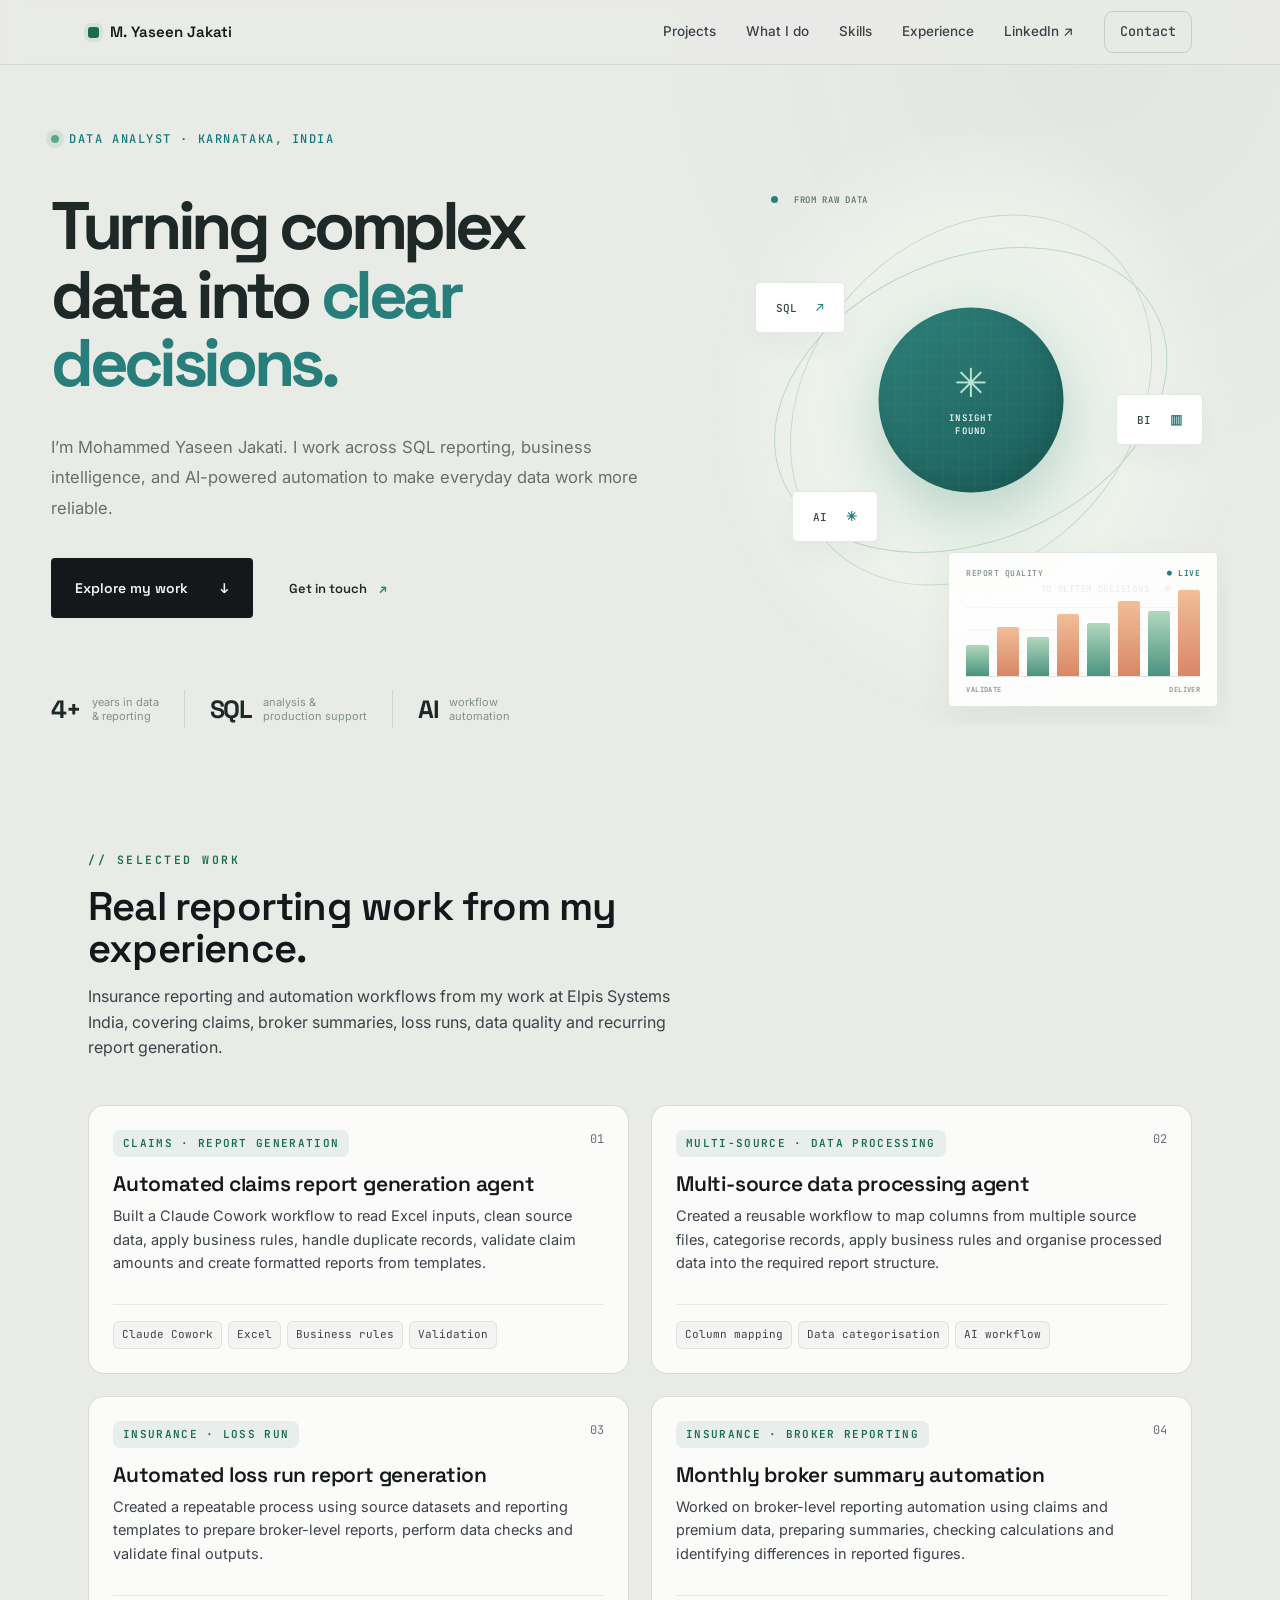
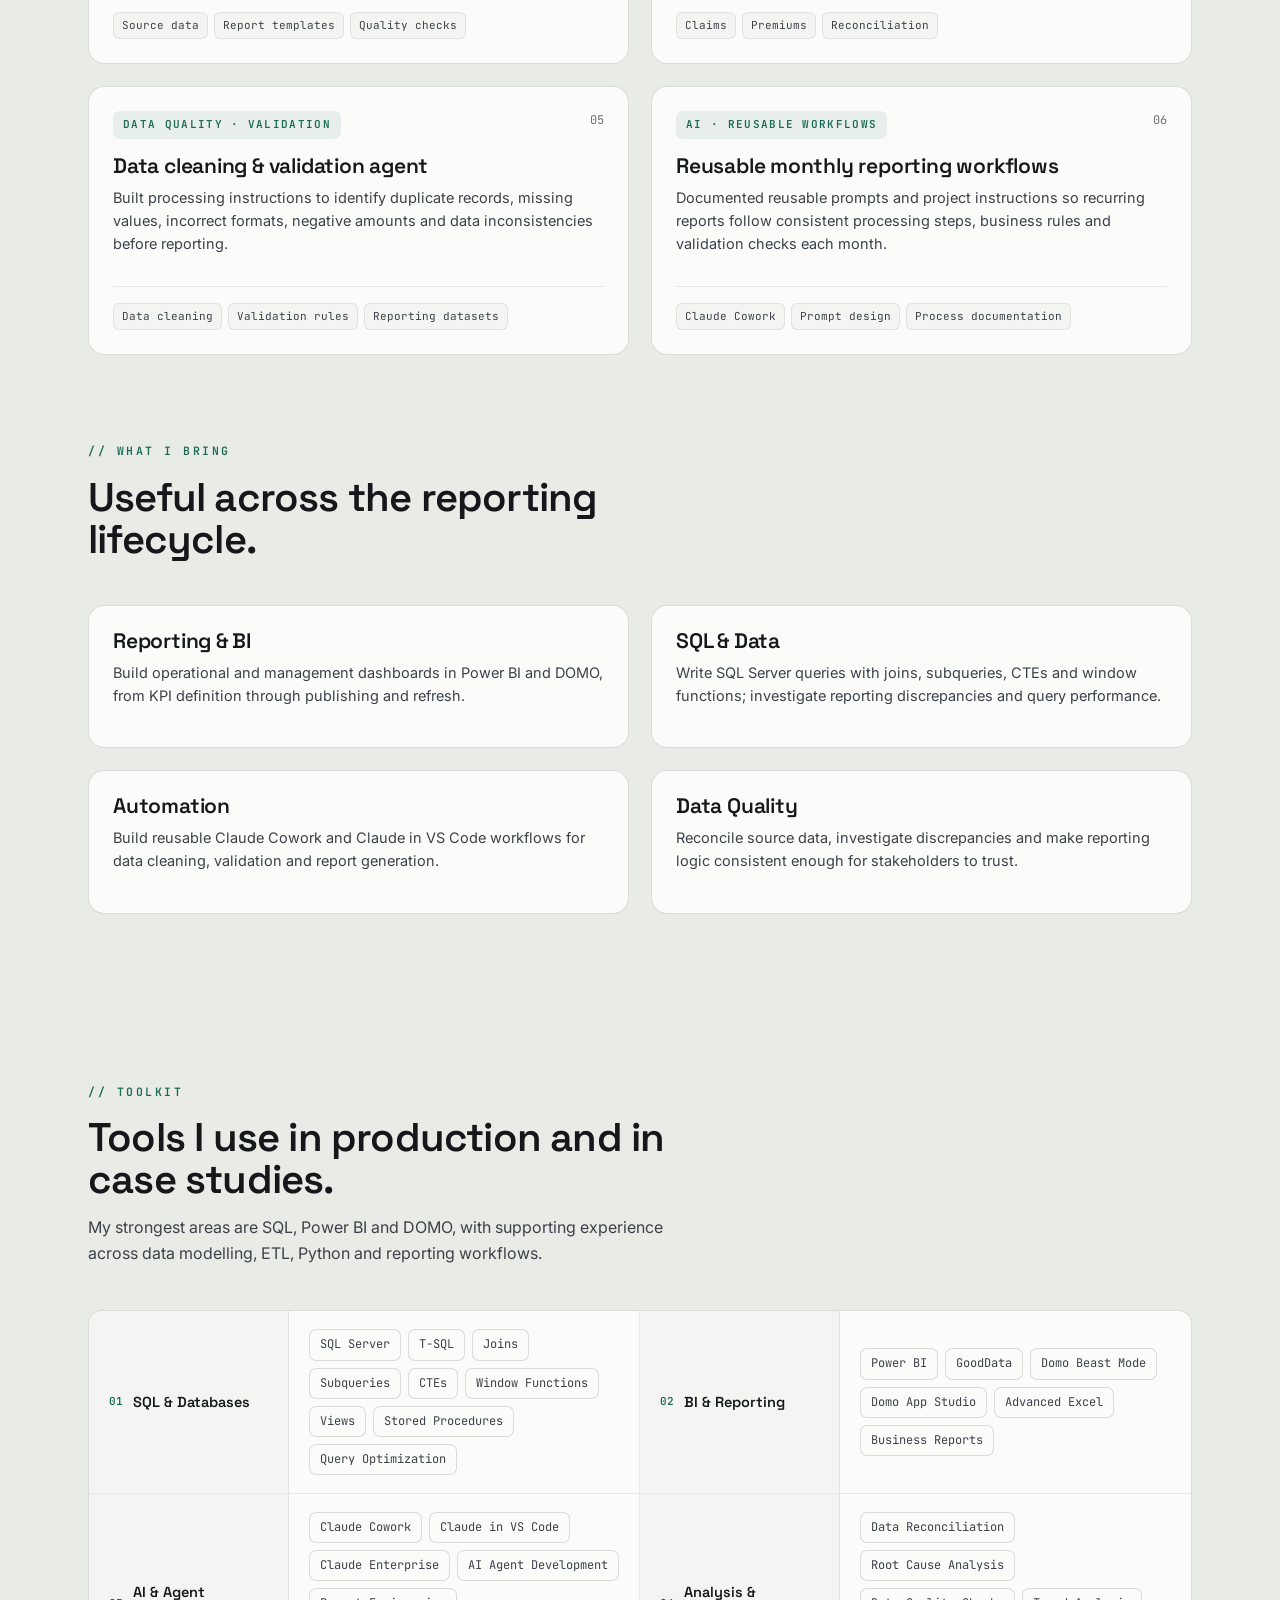
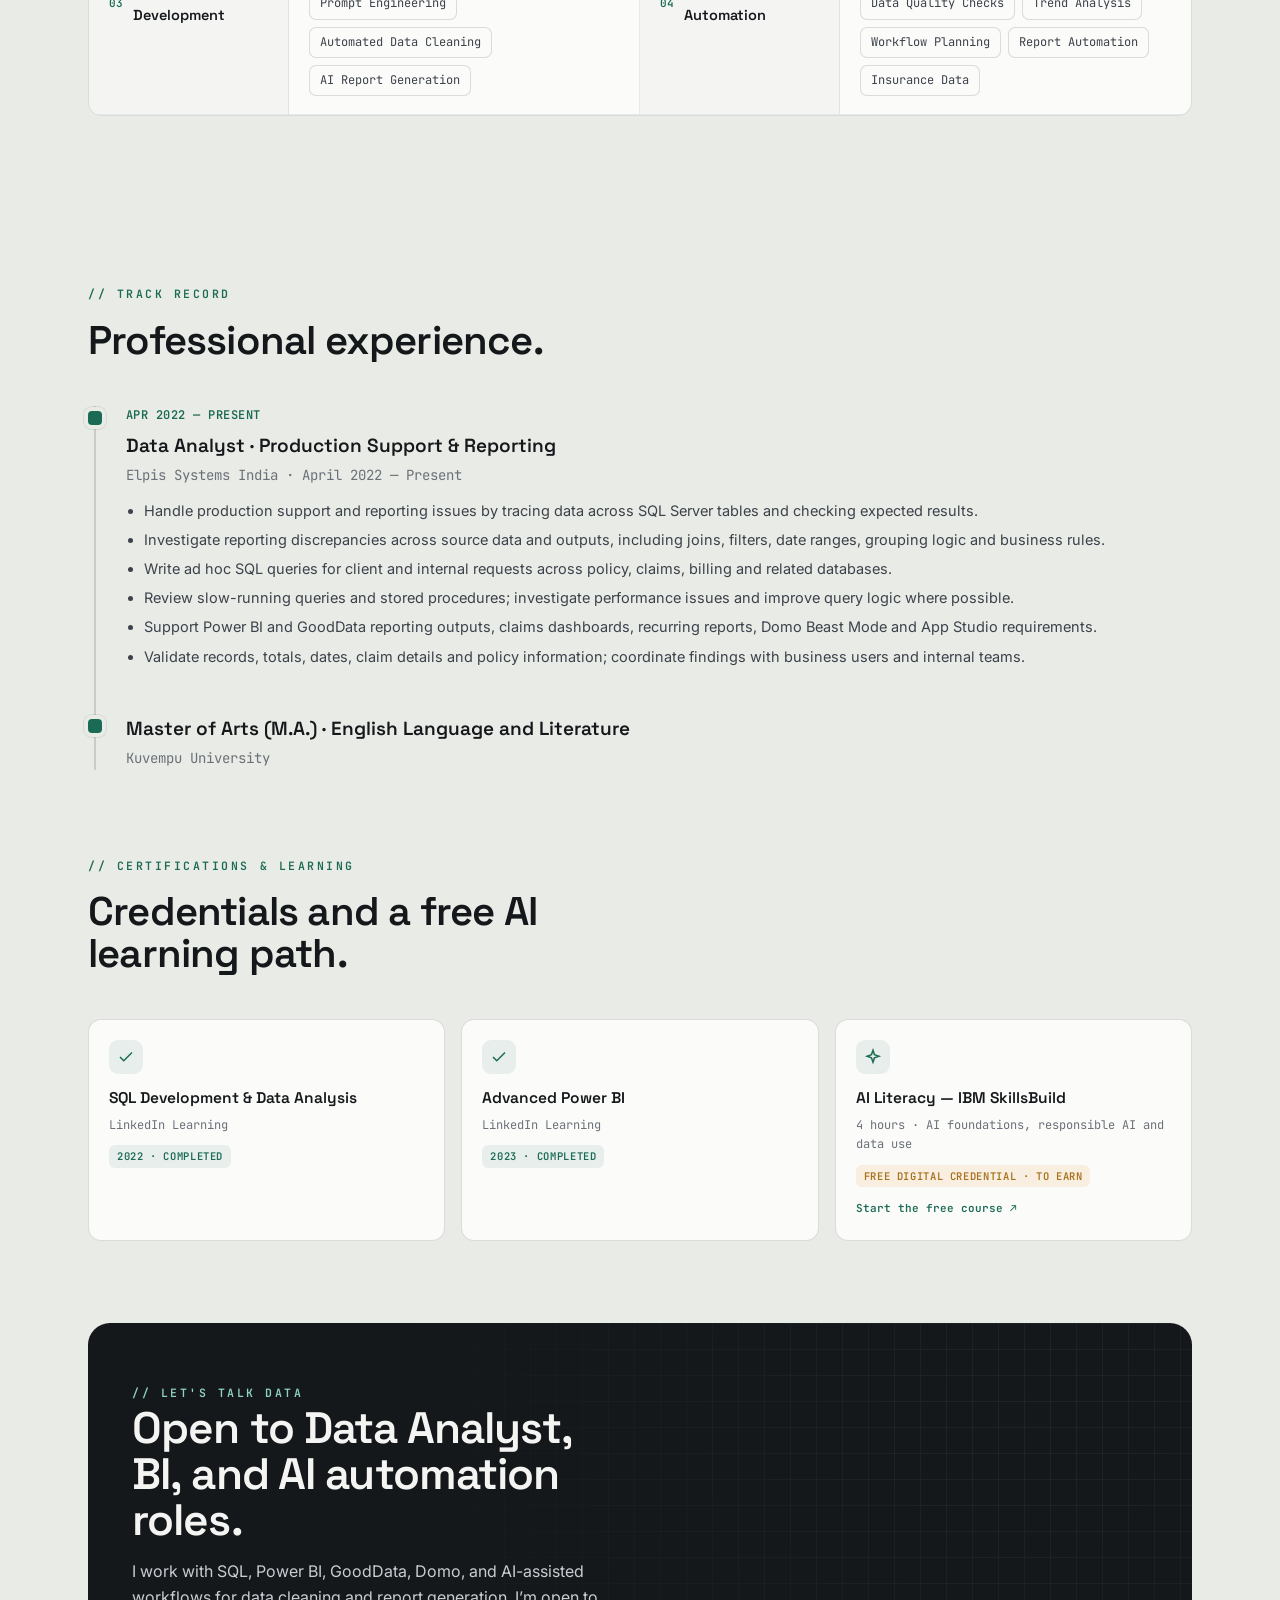
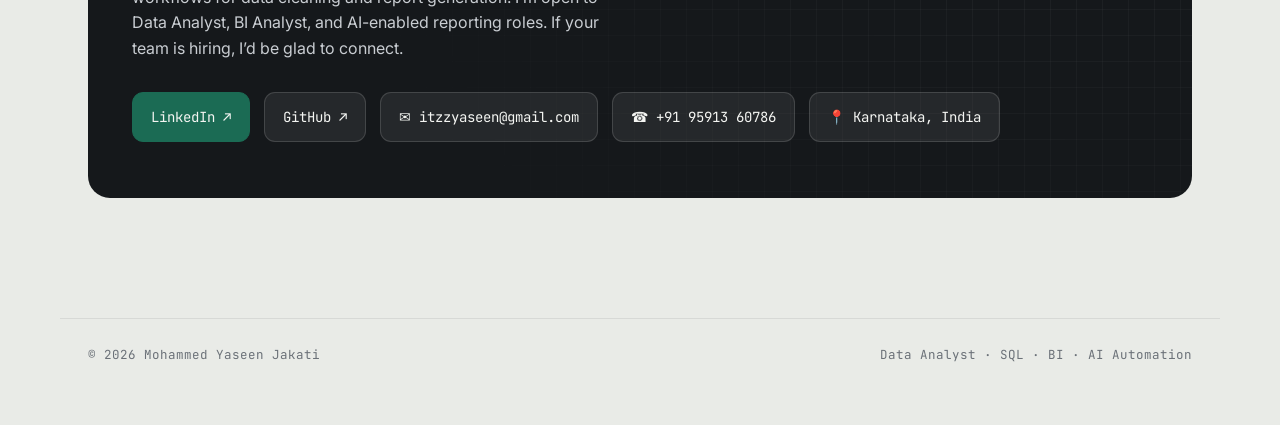
==== commit 50a6a204: "Update contact details and add AI roles" ====
--- a/index.html
+++ b/index.html
@@ -527,12 +527,14 @@
     <div class="wrap">
       <div class="contact reveal">
         <span class="eyebrow" style="color:#8fd4bf">// Let's talk data</span>
-        <h2>Open to the right Data Analyst or BI role.</h2>
-        <p>I'm interested in roles where I can work with SQL, Power BI, DOMO and business reporting. If you're hiring for Data Analyst, BI Analyst or SQL-focused roles, I'd be happy to connect.</p>
+        <h2>Open to Data Analyst, BI, and AI automation roles.</h2>
+        <p>I work with SQL, Power BI, GoodData, Domo, and AI-assisted workflows for data cleaning and report generation. I’m open to Data Analyst, BI Analyst, and AI-enabled reporting roles. If your team is hiring, I’d be glad to connect.</p>
         <div class="cc-row">
           <a class="cc primary" href="https://www.linkedin.com/in/itzzyaseen" target="_blank" rel="noopener">LinkedIn ↗</a>
           <a class="cc" href="https://github.com/itzzyaseen/Portfolio" target="_blank" rel="noopener">GitHub ↗</a>
-          <span class="cc">📍 Bengaluru, India</span>
+          <a class="cc" href="mailto:itzzyaseen@gmail.com">✉ itzzyaseen@gmail.com</a>
+          <a class="cc" href="tel:+919591360786">☎ +91 95913 60786</a>
+          <span class="cc">📍 Karnataka, India</span>
         </div>
       </div>
     </div>
@@ -543,7 +545,7 @@
 <footer>
   <div class="wrap f-in">
     <span>© 2026 Mohammed Yaseen Jakati</span>
-    <span>Data Analyst · SQL · Power BI · DOMO</span>
+    <span>Data Analyst · SQL · BI · AI Automation</span>
   </div>
 </footer>
 
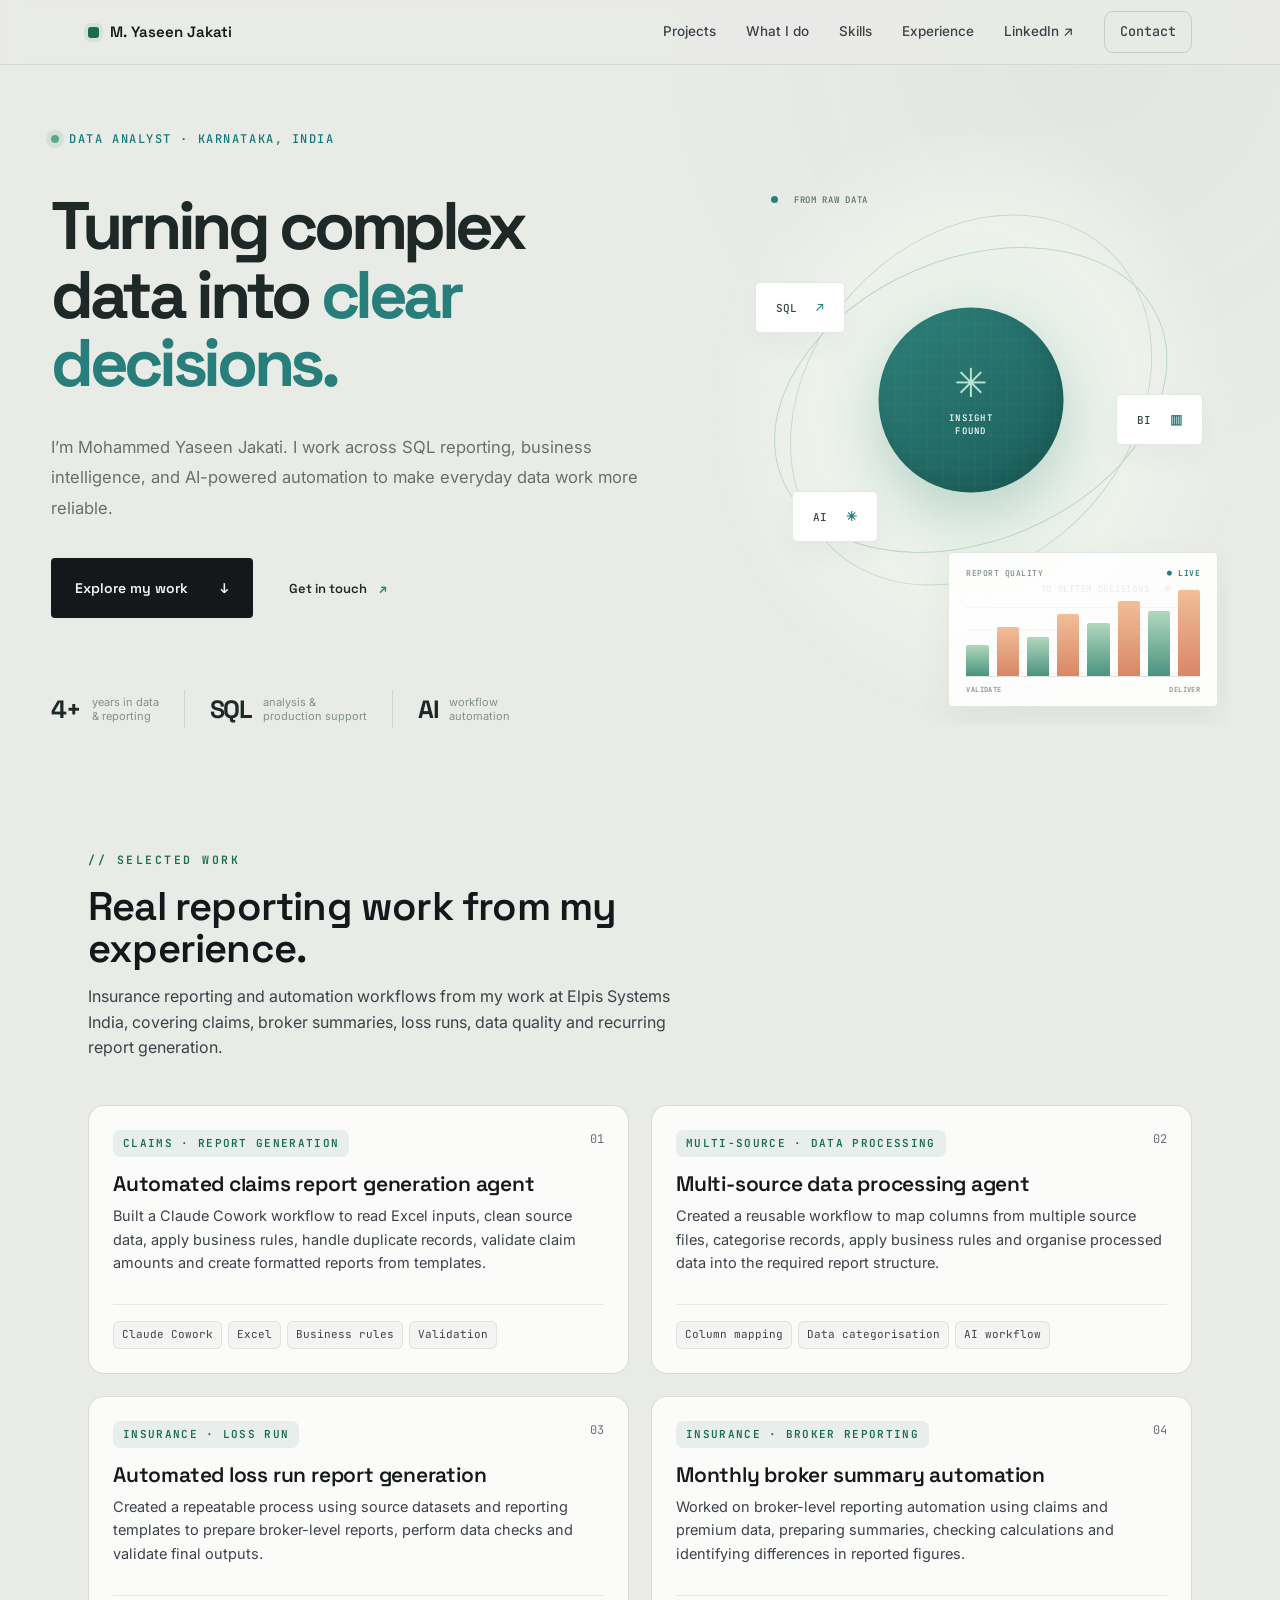
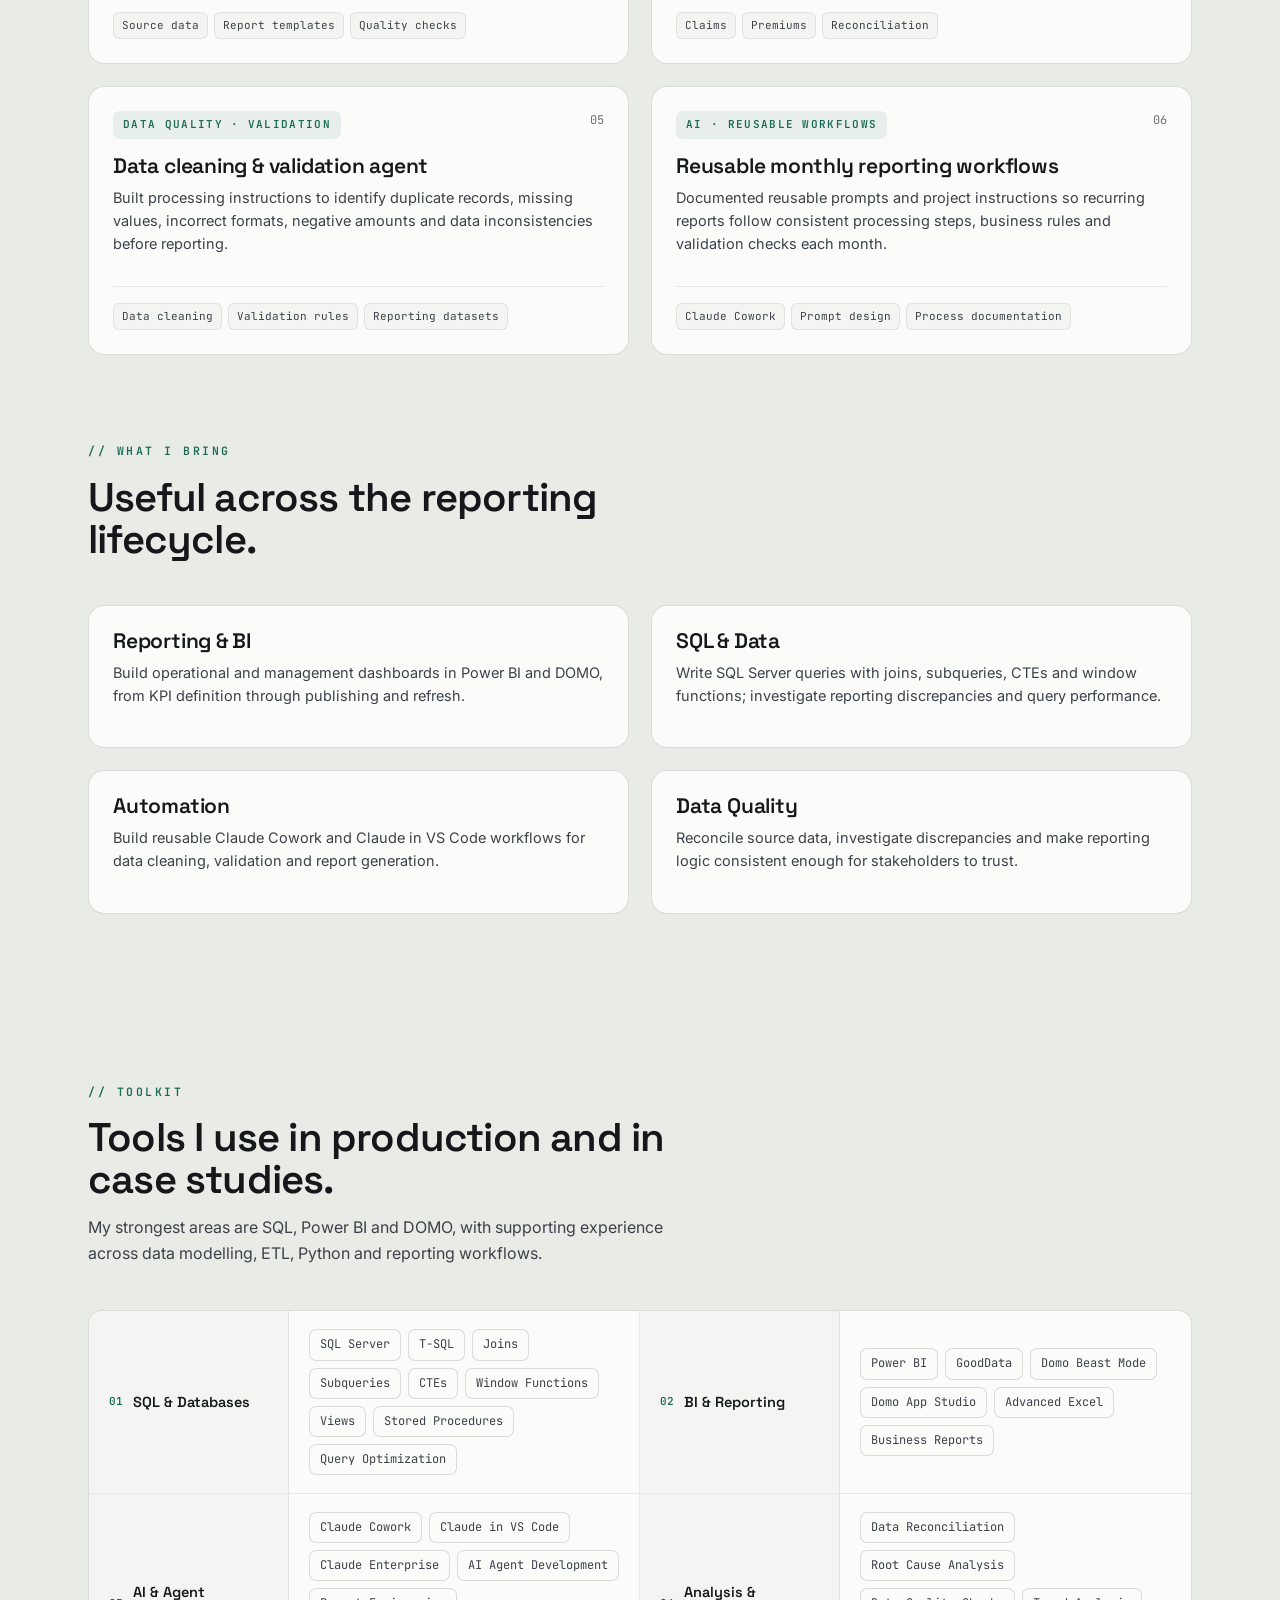
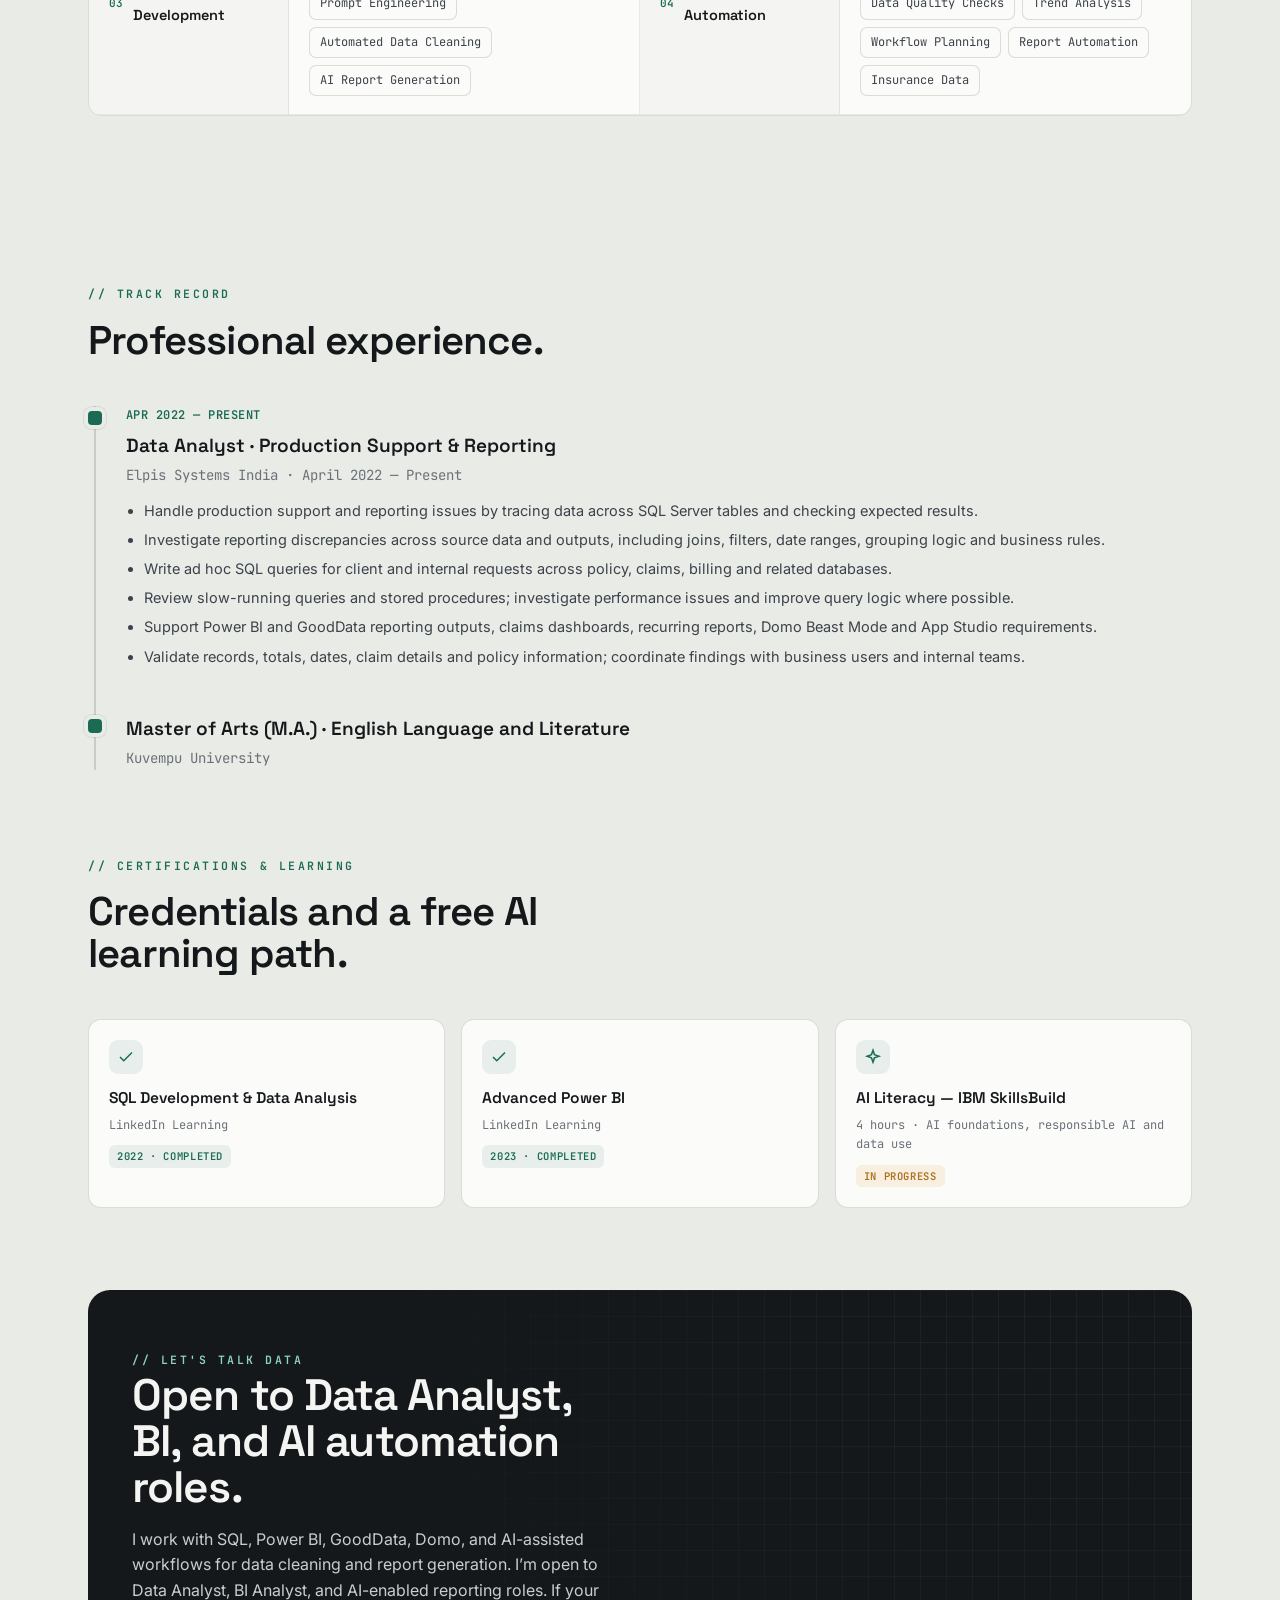
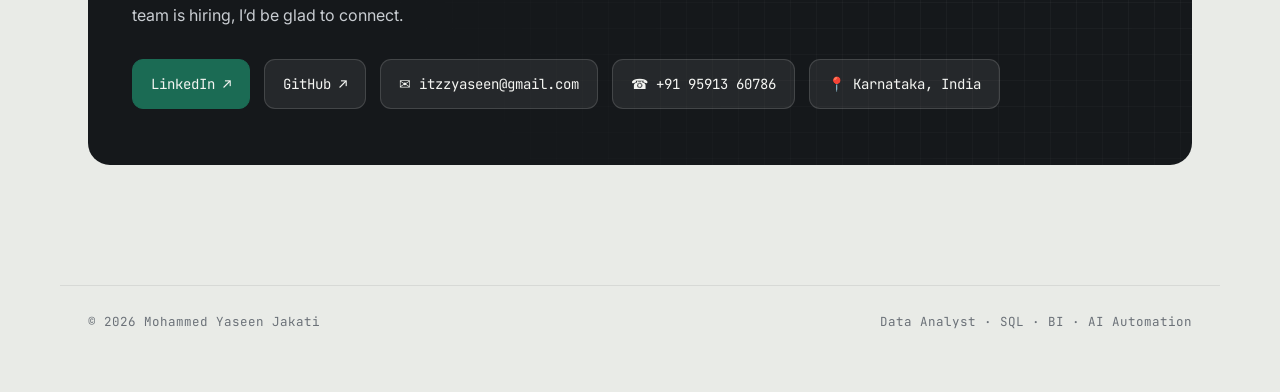
==== commit 5d1aadde: "Update AI literacy learning status" ====
--- a/index.html
+++ b/index.html
@@ -515,8 +515,7 @@
           <div class="badge"><svg width="18" height="18" viewBox="0 0 24 24" fill="none" stroke="currentColor" stroke-width="2"><path d="m12 3 1.9 5.8L20 11l-6.1 2.2L12 19l-2-5.8L4 11l6-2.2L12 3z"/></svg></div>
           <h4>AI Literacy — IBM SkillsBuild</h4>
           <div class="yr">4 hours · AI foundations, responsible AI and data use</div>
-          <span class="st prog">Free digital credential · To earn</span>
-          <a class="credential-link" href="https://ibm.biz/BdeReN" target="_blank" rel="noopener">Start the free course ↗</a>
+          <span class="st prog">In progress</span>
         </div>
       </div>
     </div>
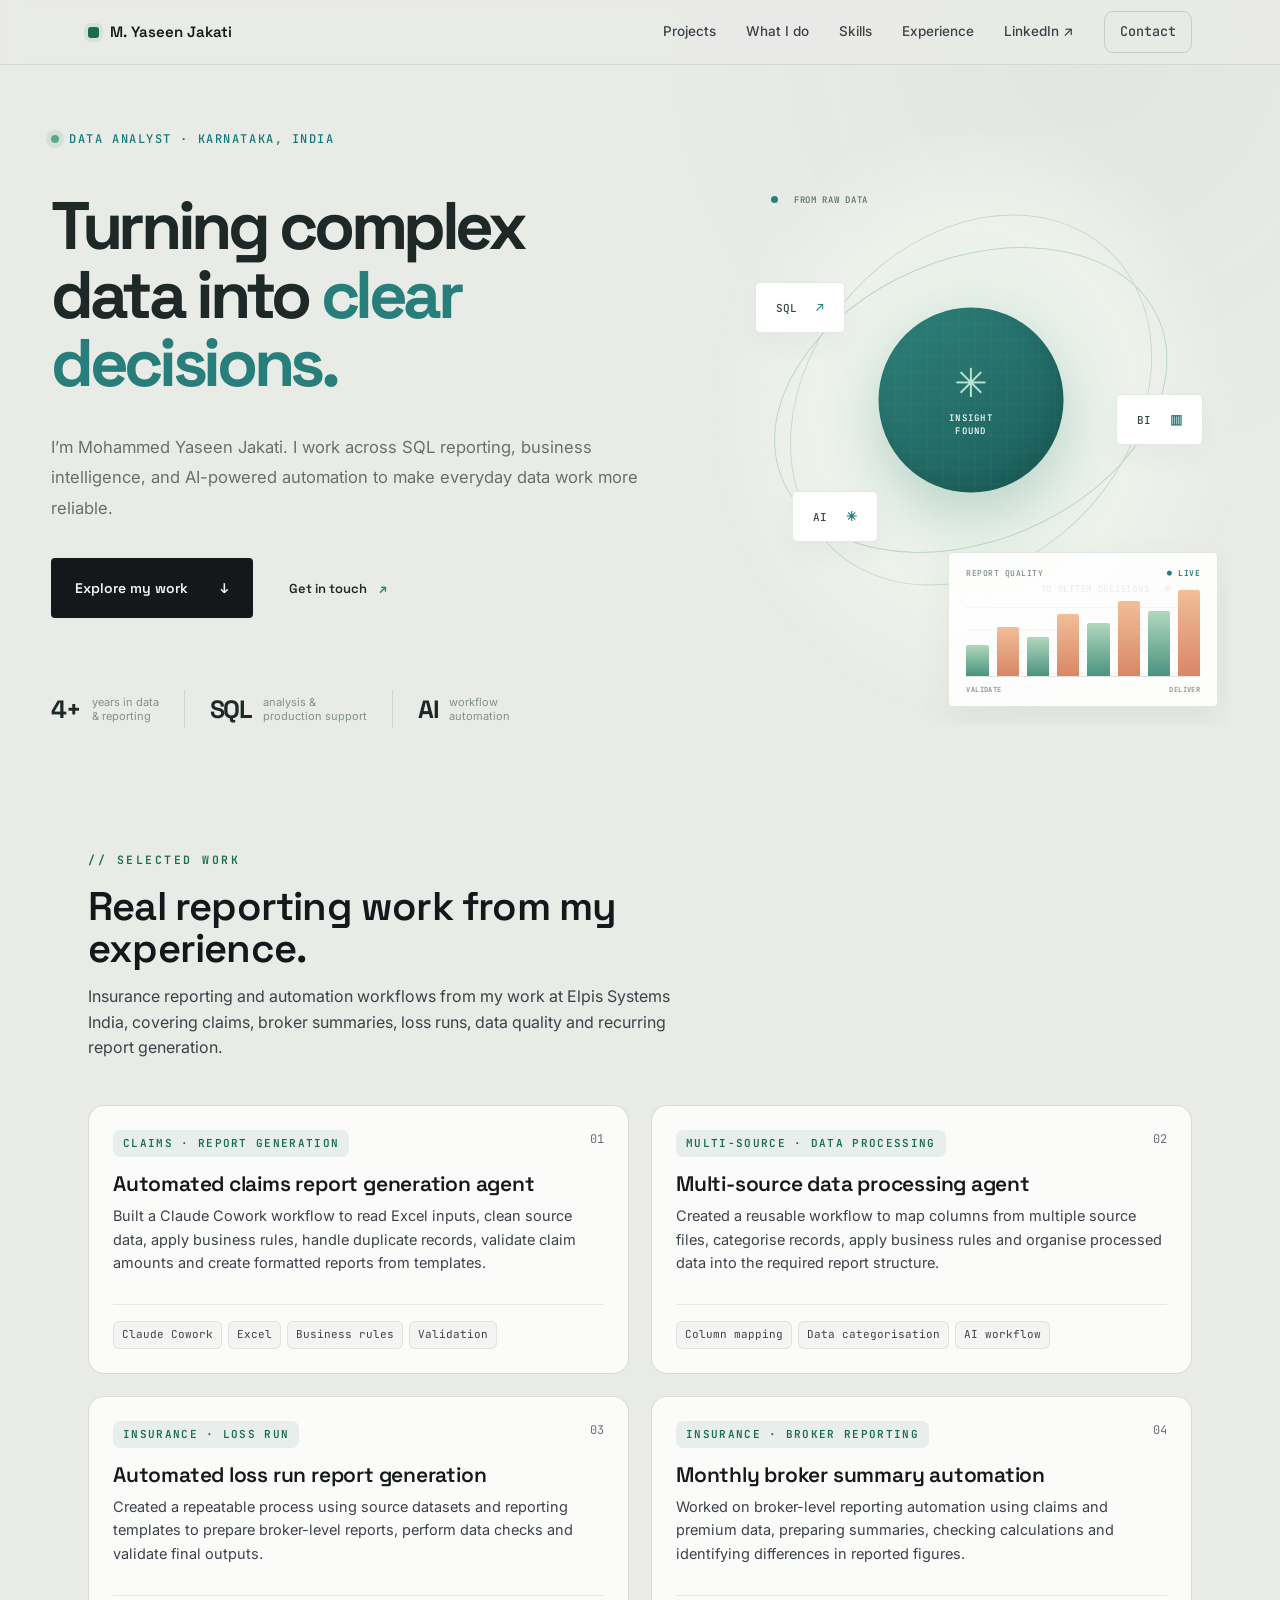
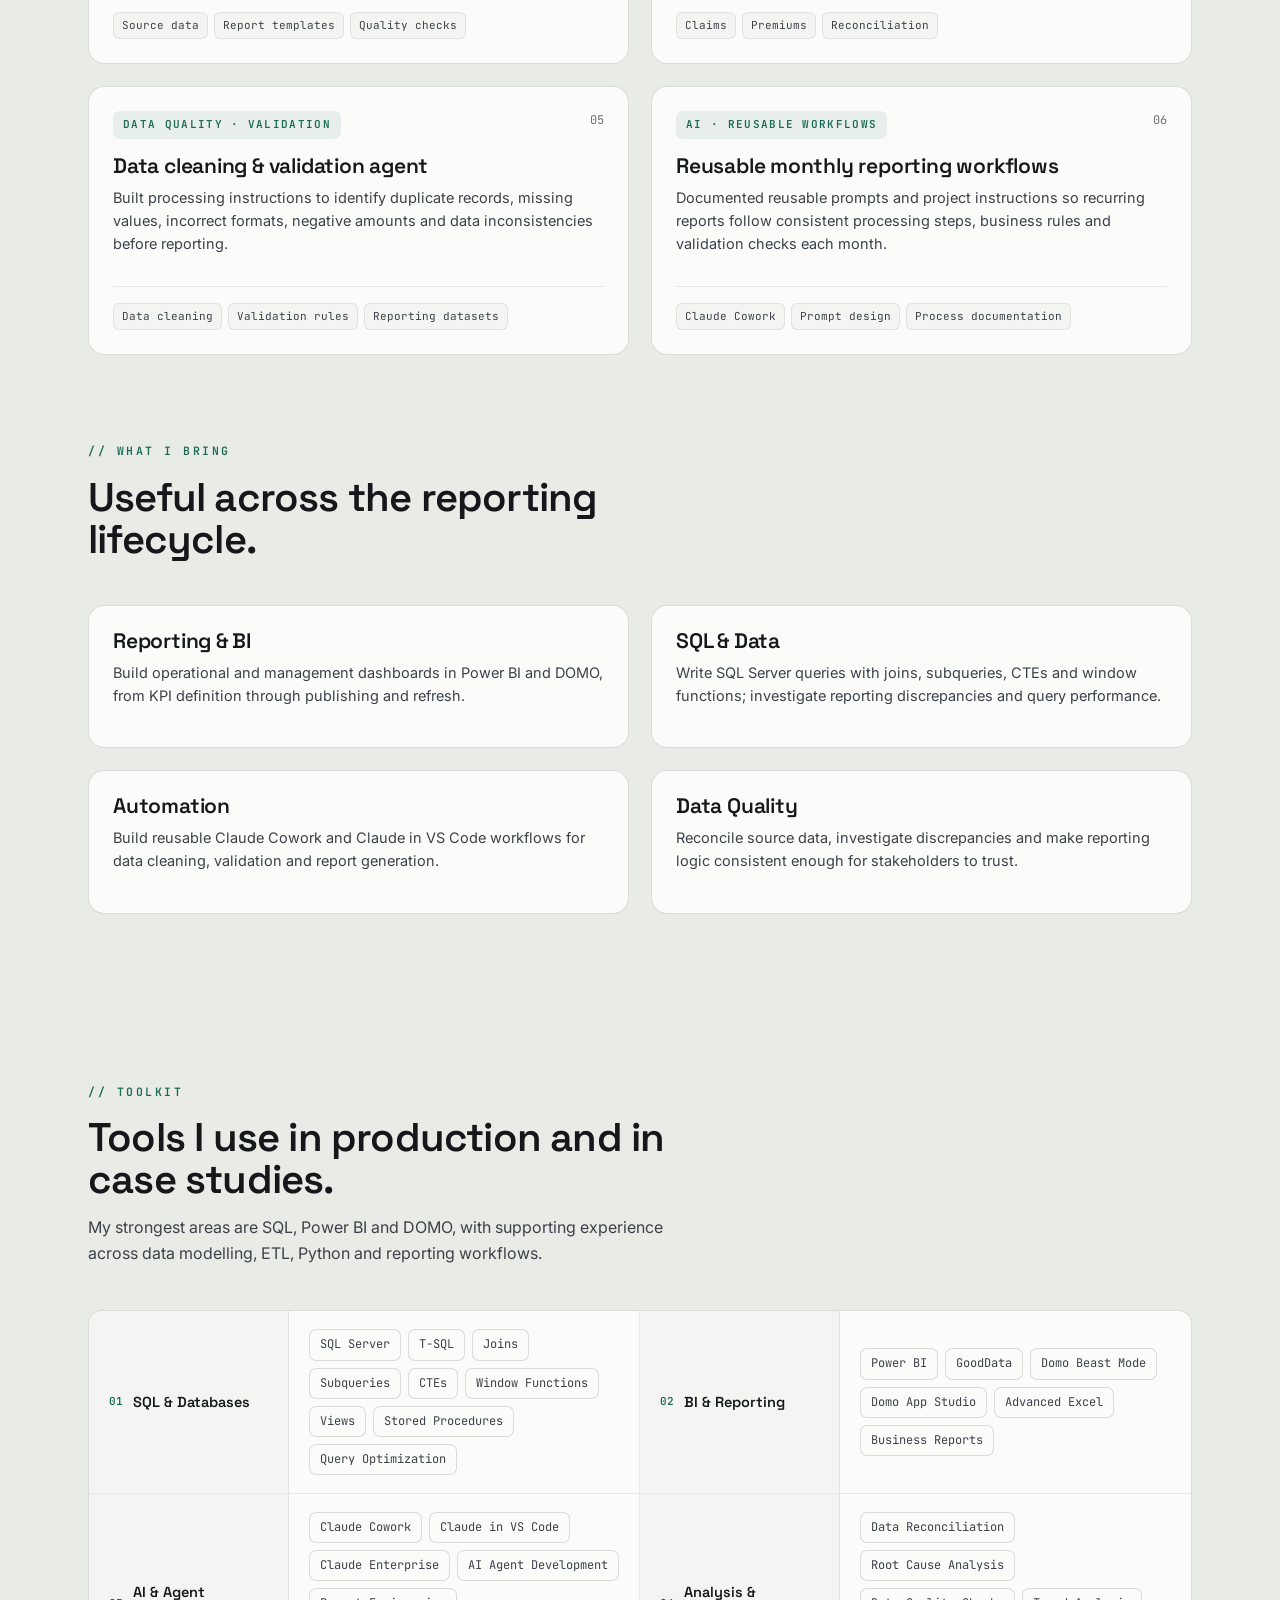
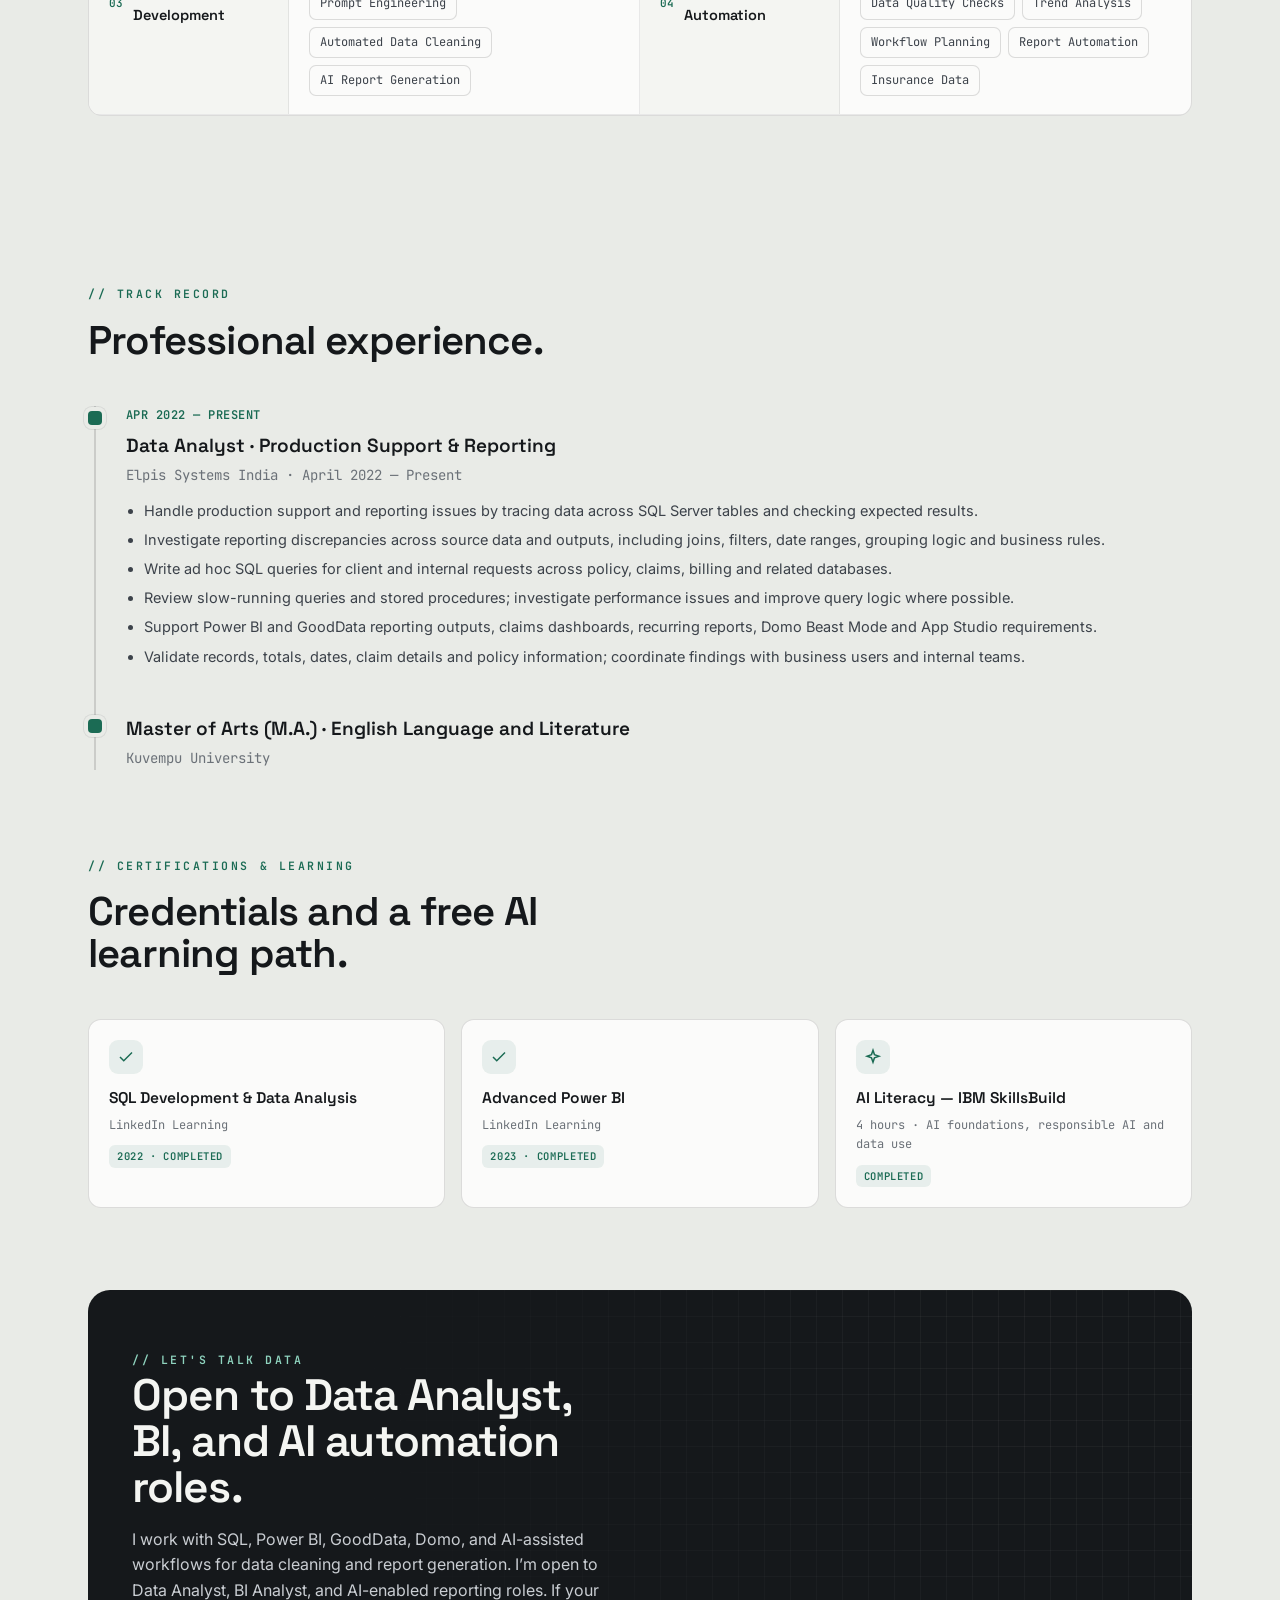
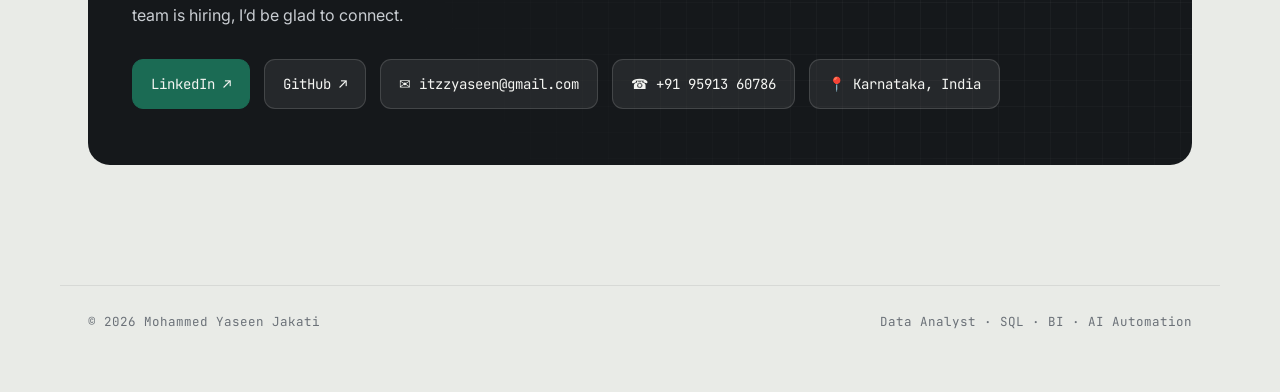
==== commit 983b7566: "Mark IBM AI Literacy credential completed" ====
--- a/index.html
+++ b/index.html
@@ -515,7 +515,7 @@
           <div class="badge"><svg width="18" height="18" viewBox="0 0 24 24" fill="none" stroke="currentColor" stroke-width="2"><path d="m12 3 1.9 5.8L20 11l-6.1 2.2L12 19l-2-5.8L4 11l6-2.2L12 3z"/></svg></div>
           <h4>AI Literacy — IBM SkillsBuild</h4>
           <div class="yr">4 hours · AI foundations, responsible AI and data use</div>
-          <span class="st prog">In progress</span>
+          <span class="st done">Completed</span>
         </div>
       </div>
     </div>
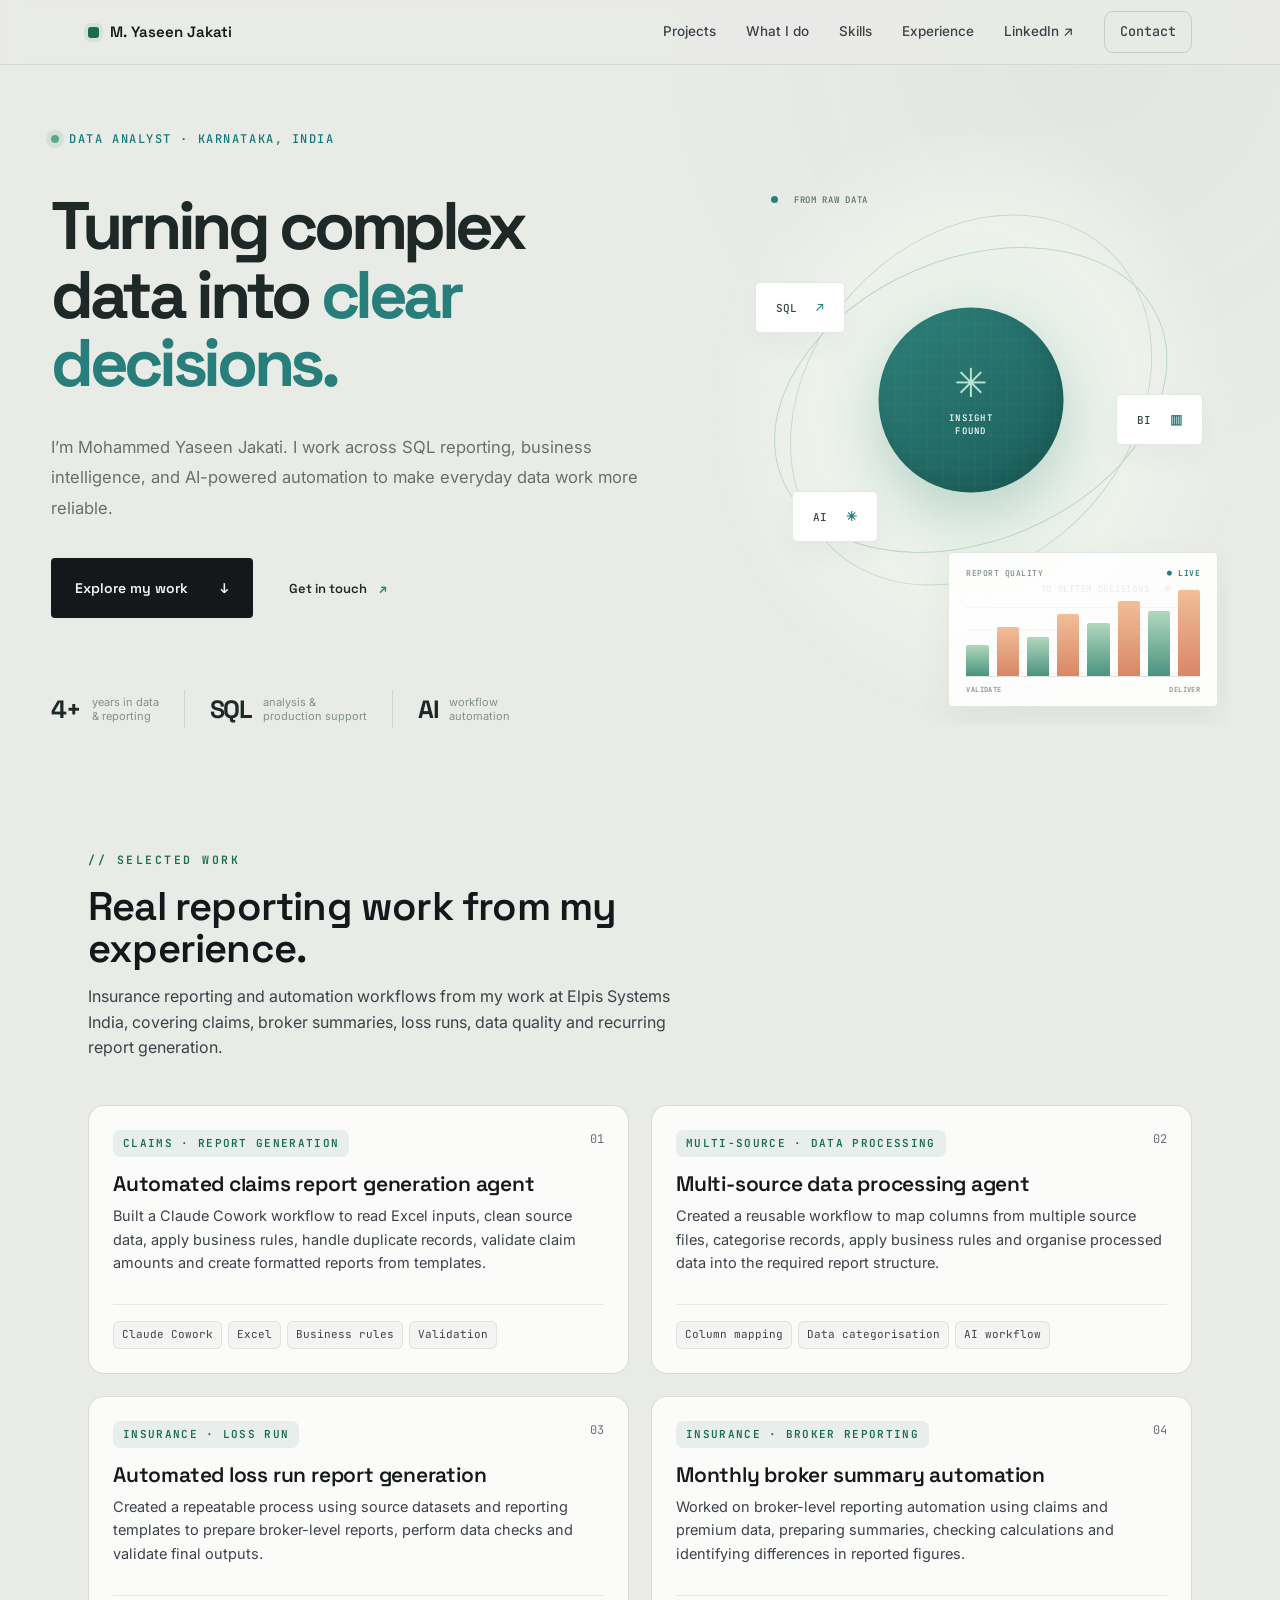
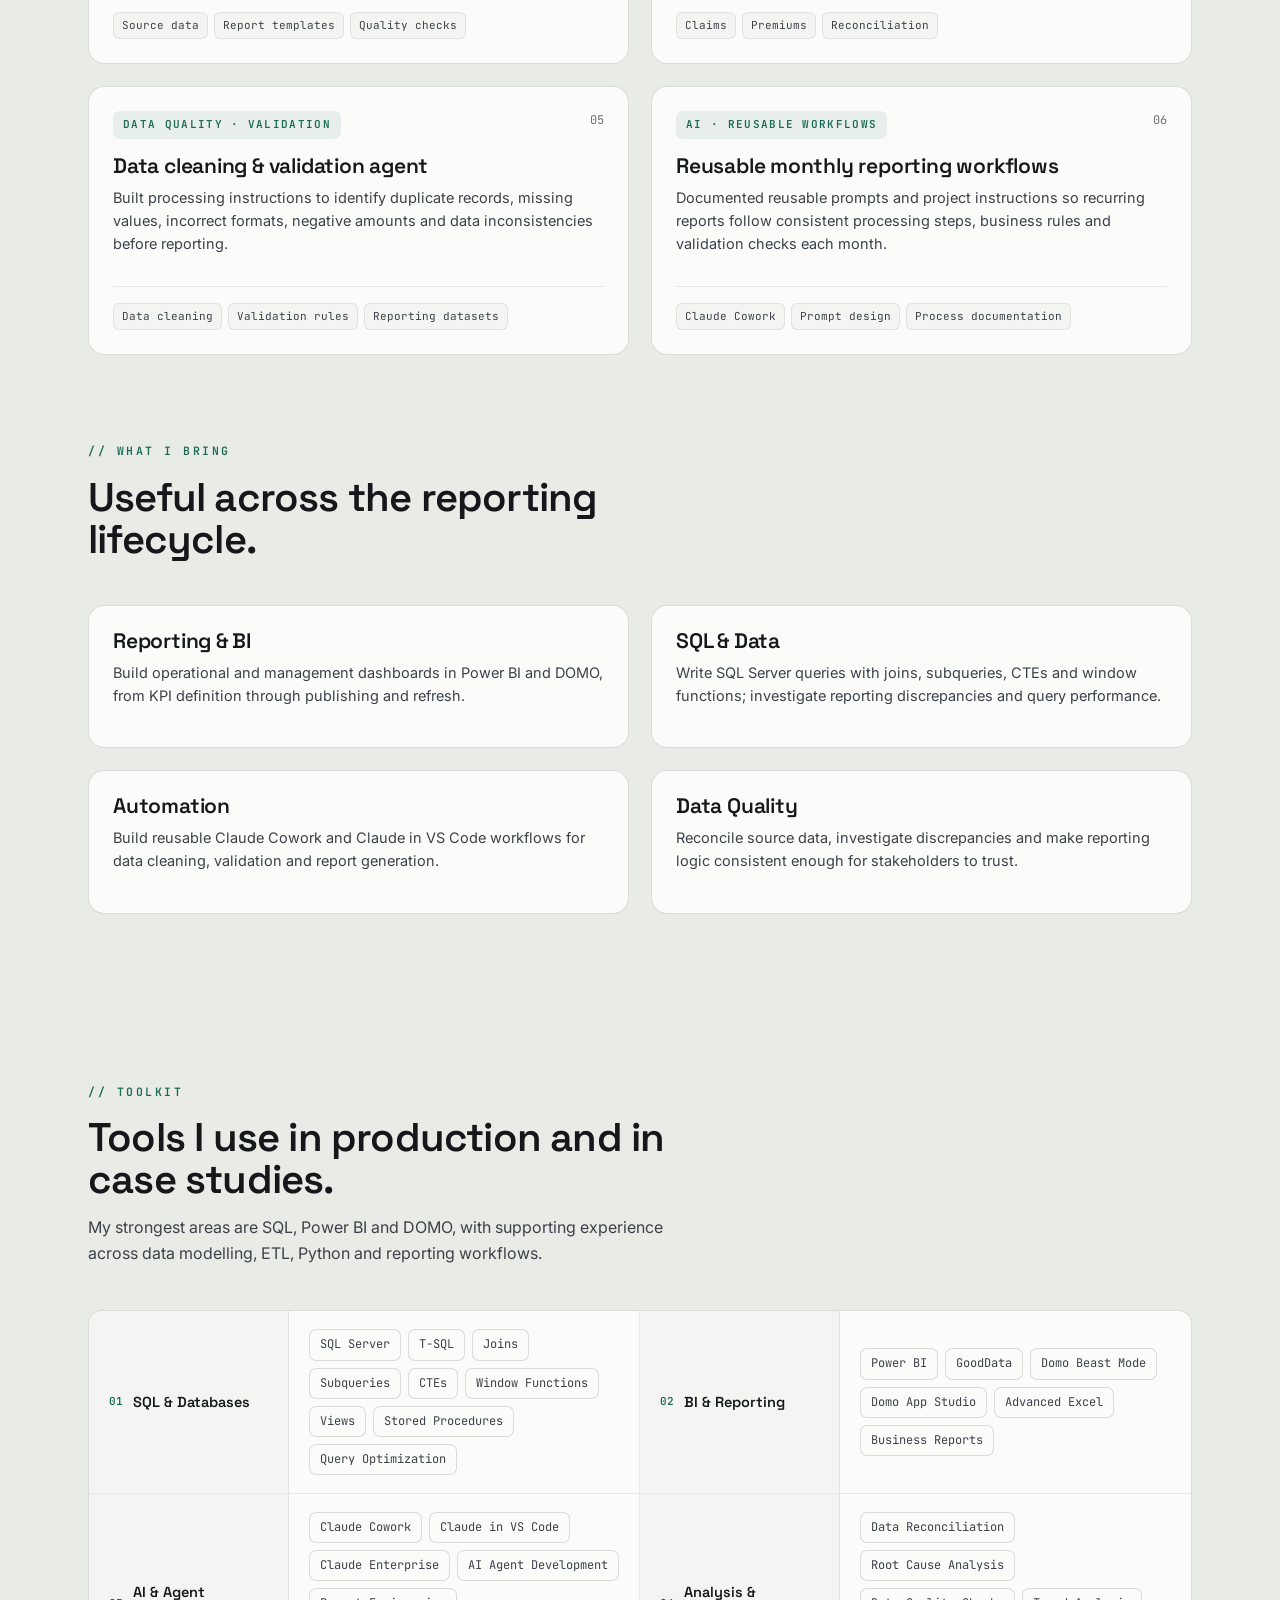
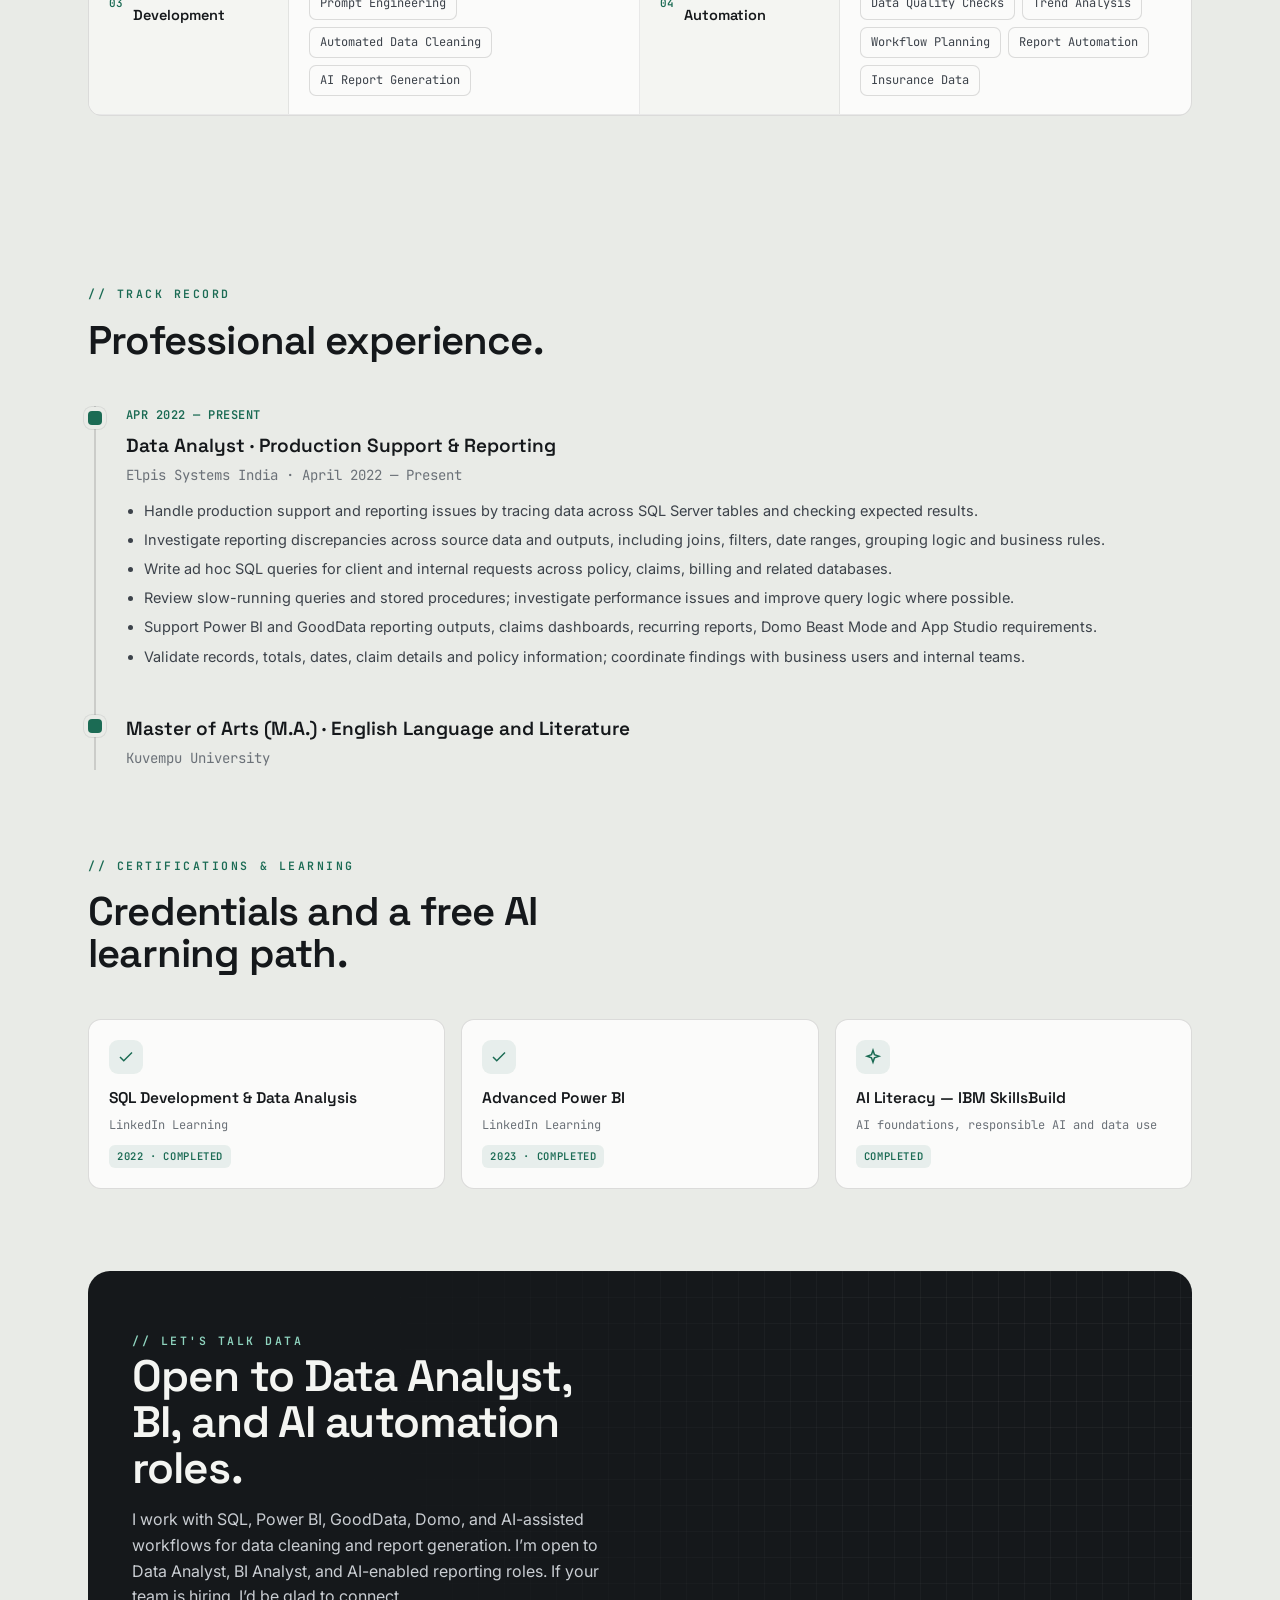
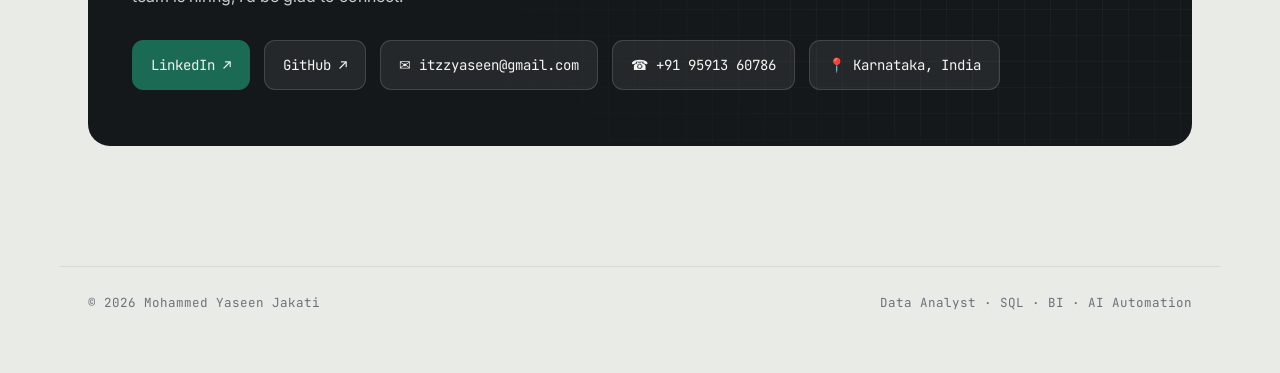
==== commit fff5823a: "Remove AI credential duration" ====
--- a/index.html
+++ b/index.html
@@ -514,7 +514,7 @@
         <div class="cert">
           <div class="badge"><svg width="18" height="18" viewBox="0 0 24 24" fill="none" stroke="currentColor" stroke-width="2"><path d="m12 3 1.9 5.8L20 11l-6.1 2.2L12 19l-2-5.8L4 11l6-2.2L12 3z"/></svg></div>
           <h4>AI Literacy — IBM SkillsBuild</h4>
-          <div class="yr">4 hours · AI foundations, responsible AI and data use</div>
+          <div class="yr">AI foundations, responsible AI and data use</div>
           <span class="st done">Completed</span>
         </div>
       </div>
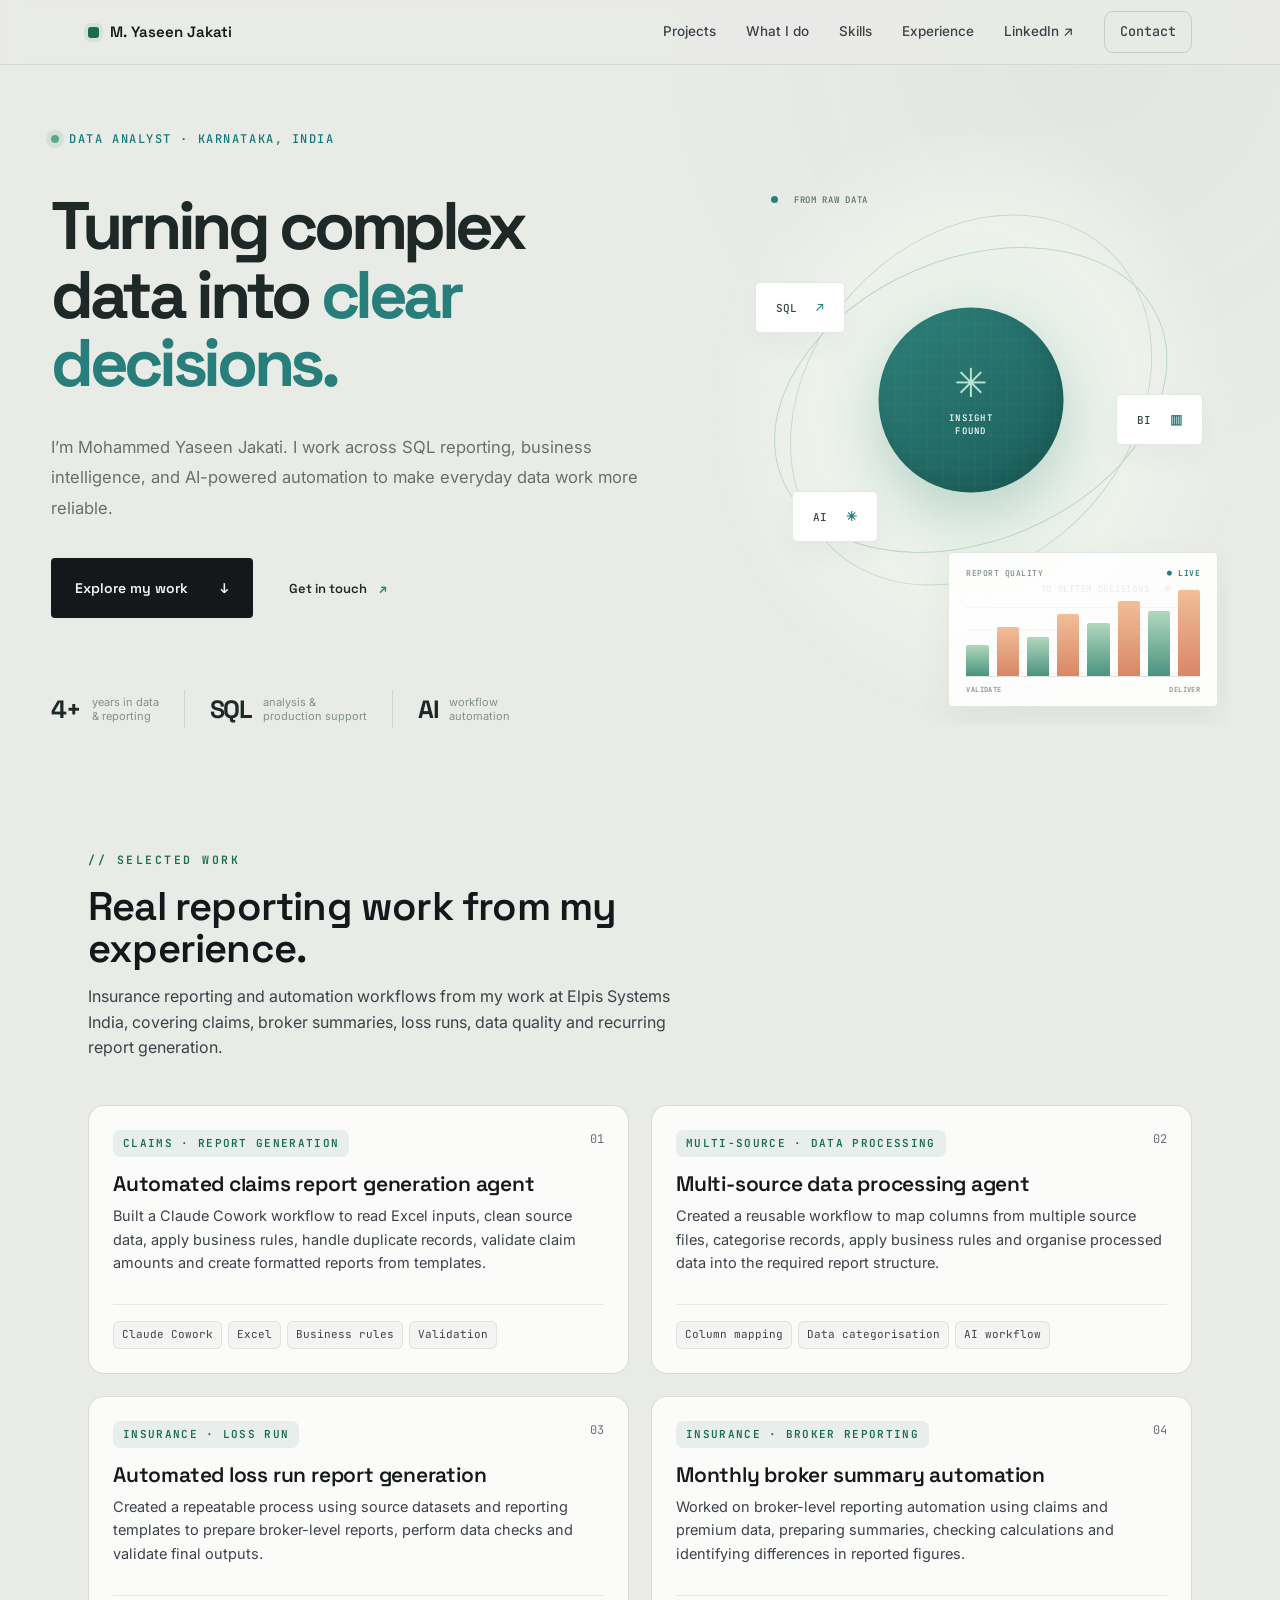
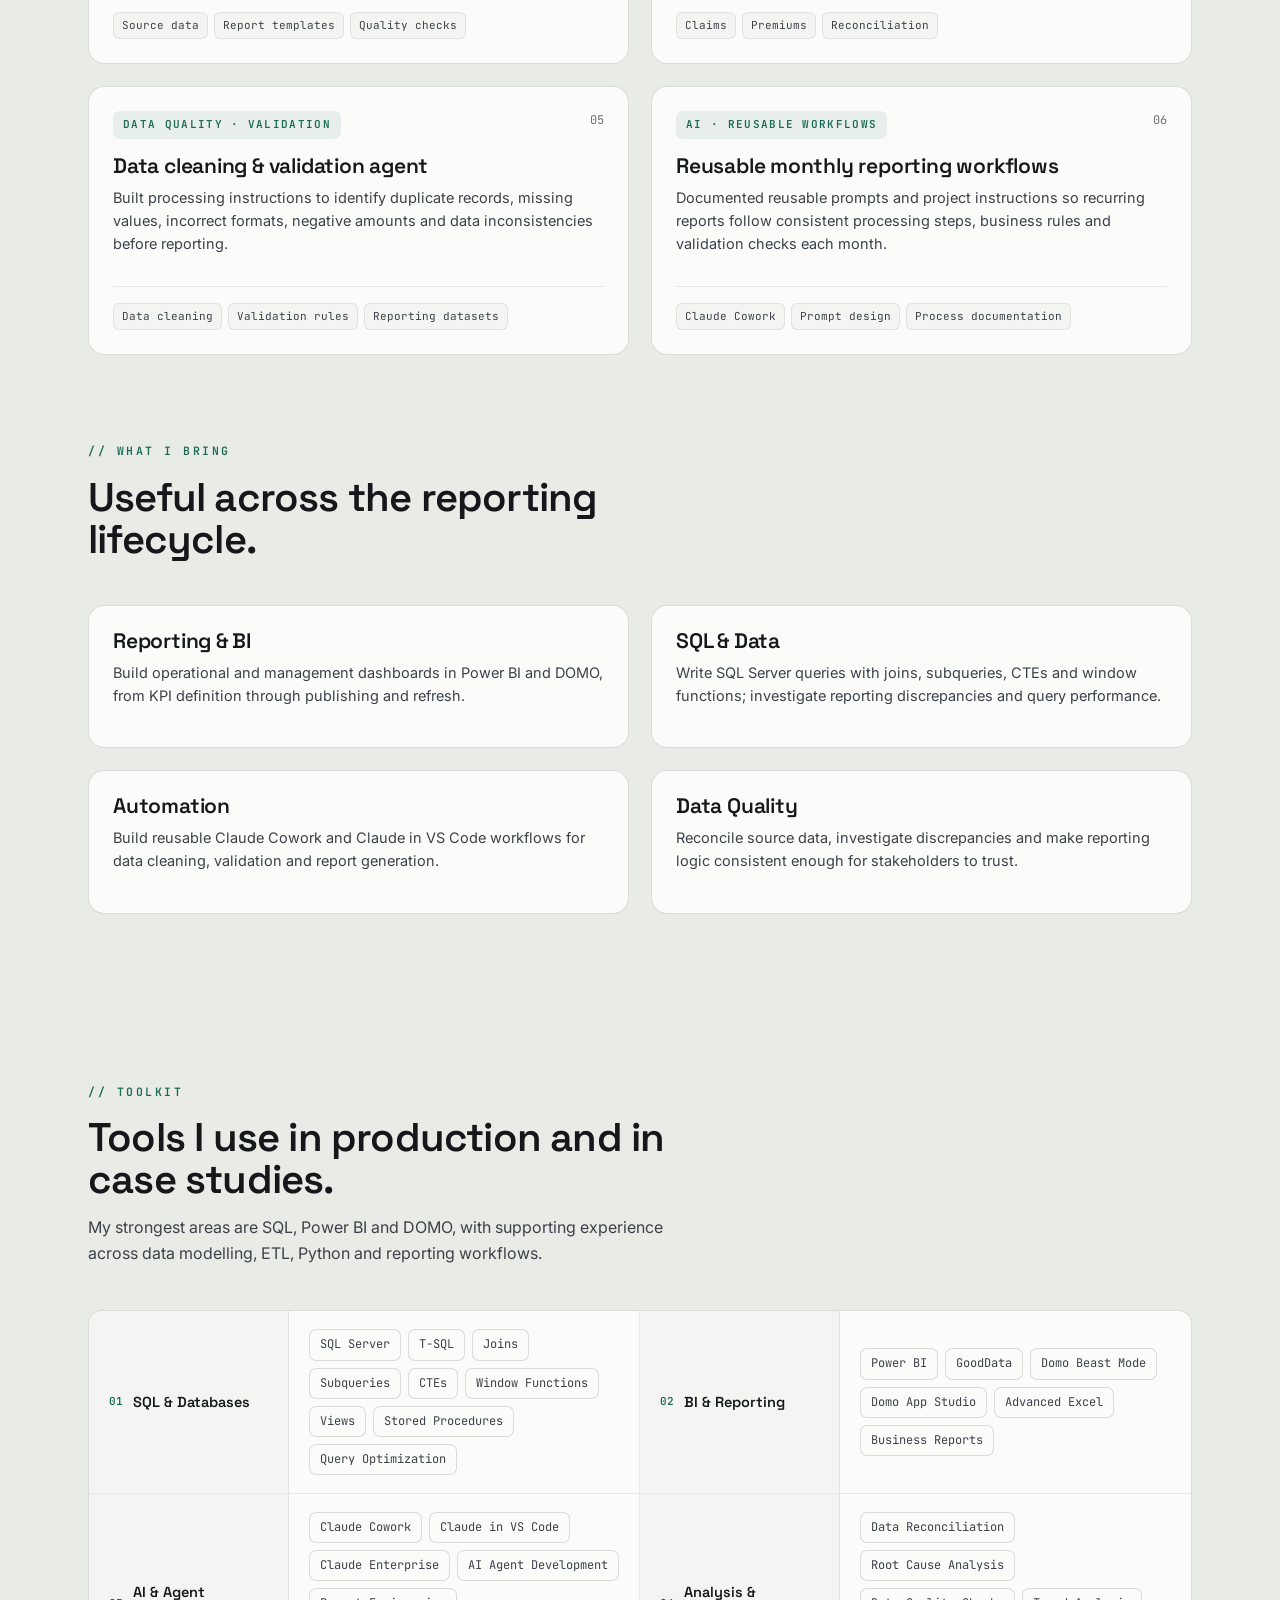
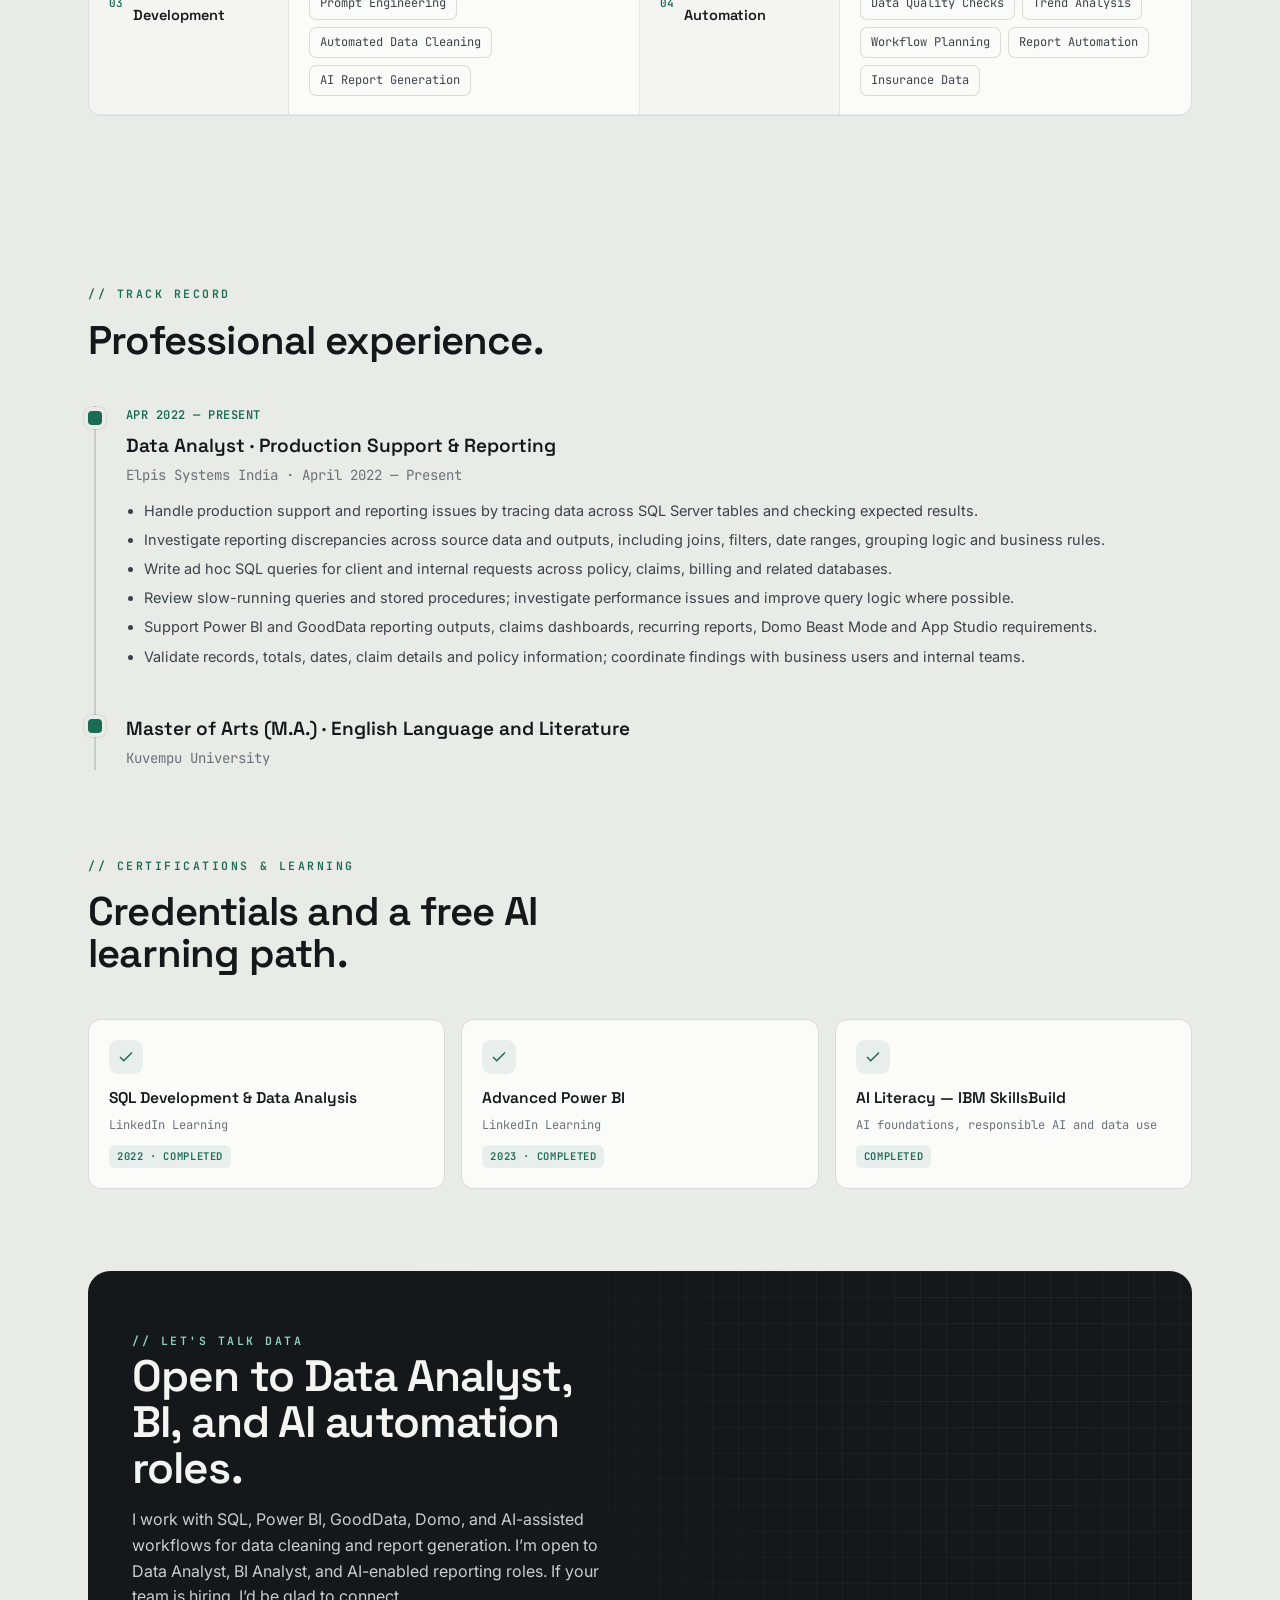
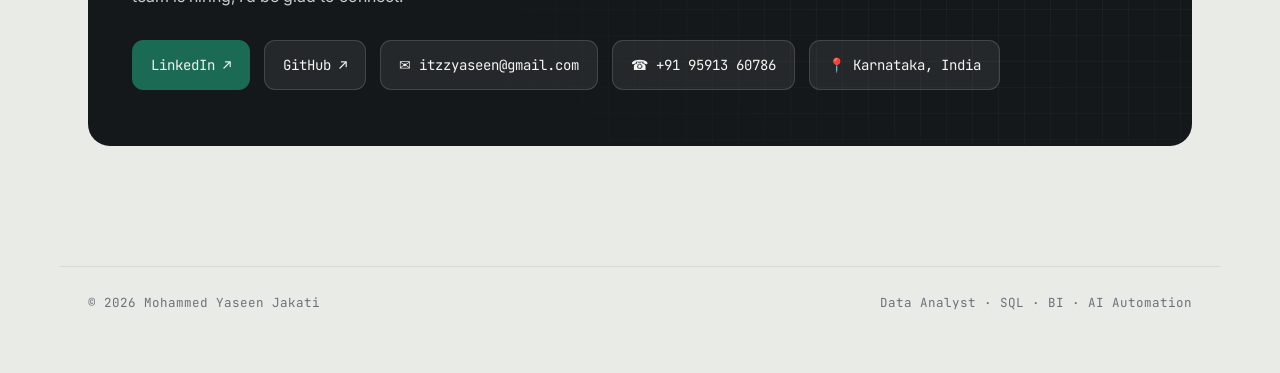
==== commit b9034e9f: "Match completed credential icons" ====
--- a/index.html
+++ b/index.html
@@ -512,7 +512,7 @@
           <span class="st done">2023 · Completed</span>
         </div>
         <div class="cert">
-          <div class="badge"><svg width="18" height="18" viewBox="0 0 24 24" fill="none" stroke="currentColor" stroke-width="2"><path d="m12 3 1.9 5.8L20 11l-6.1 2.2L12 19l-2-5.8L4 11l6-2.2L12 3z"/></svg></div>
+          <div class="badge"><svg width="18" height="18" viewBox="0 0 24 24" fill="none" stroke="currentColor" stroke-width="2"><path d="M20 6 9 17l-5-5"/></svg></div>
           <h4>AI Literacy — IBM SkillsBuild</h4>
           <div class="yr">AI foundations, responsible AI and data use</div>
           <span class="st done">Completed</span>
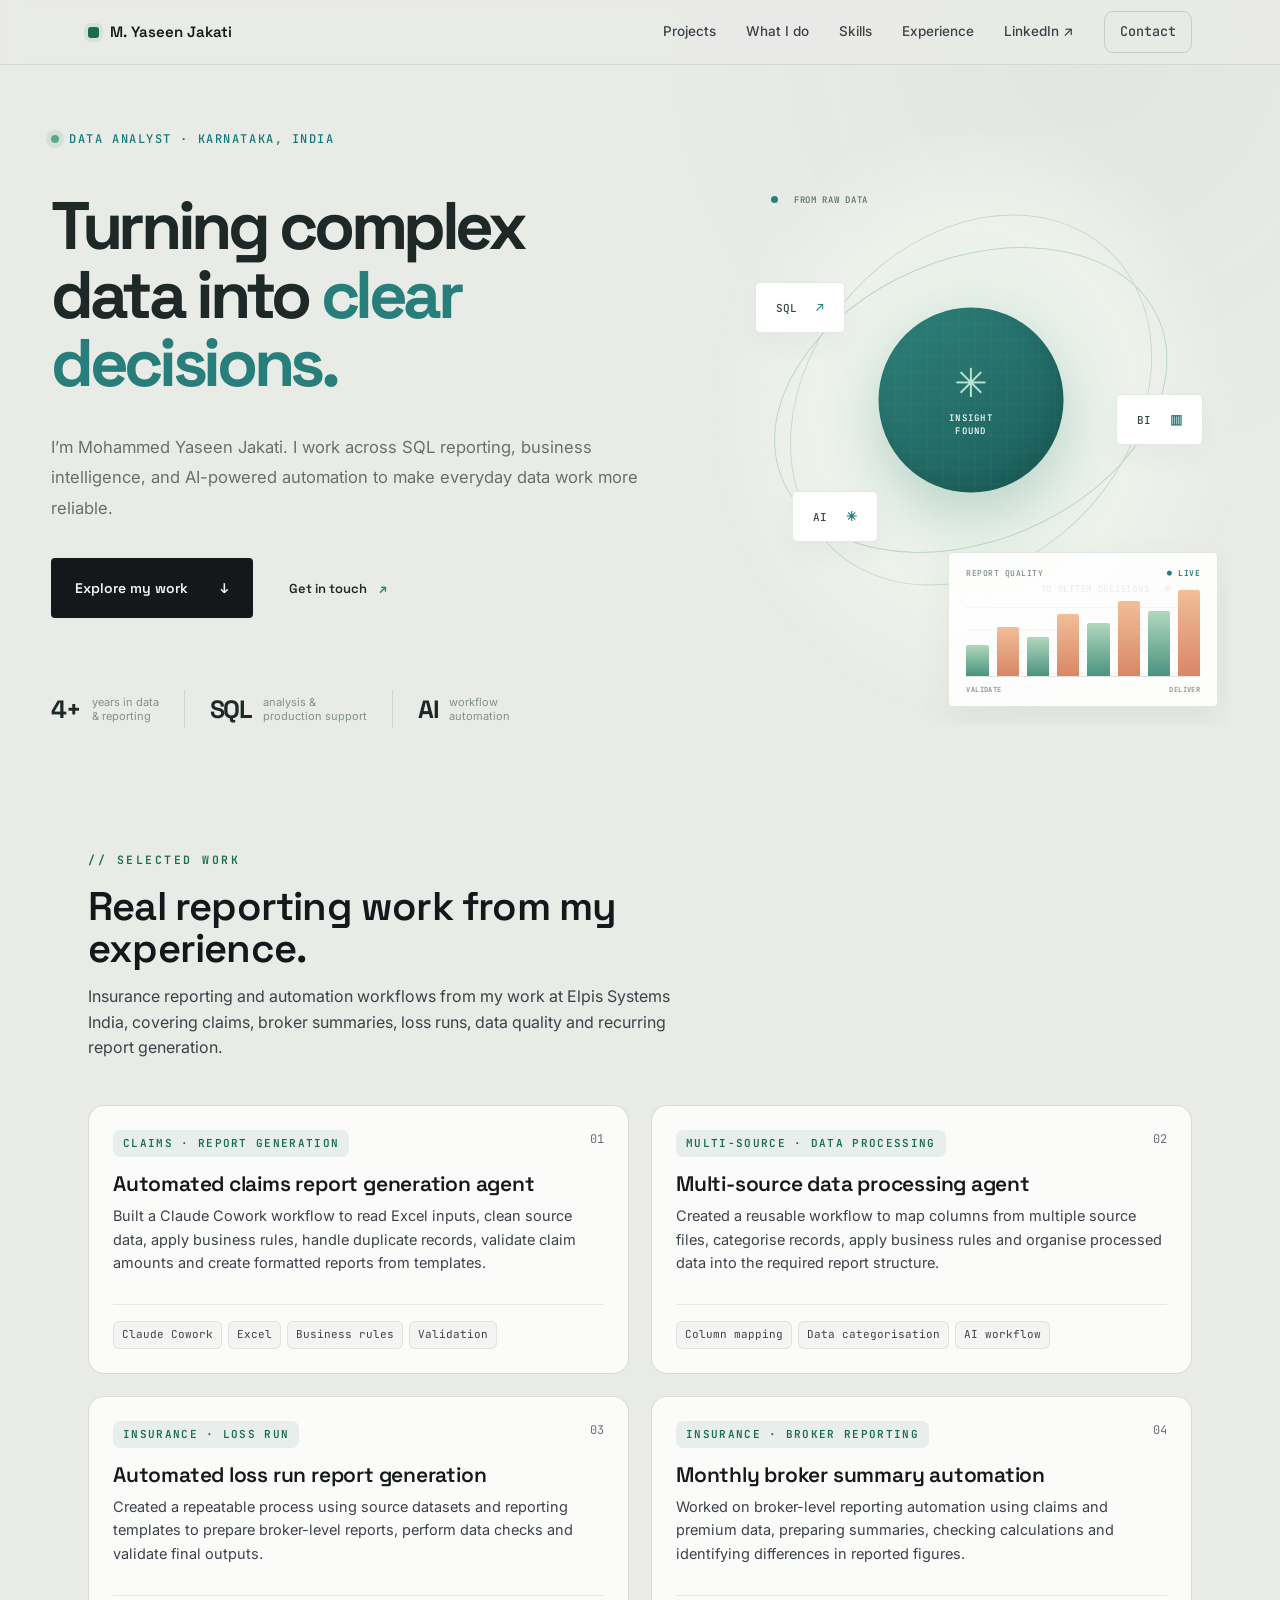
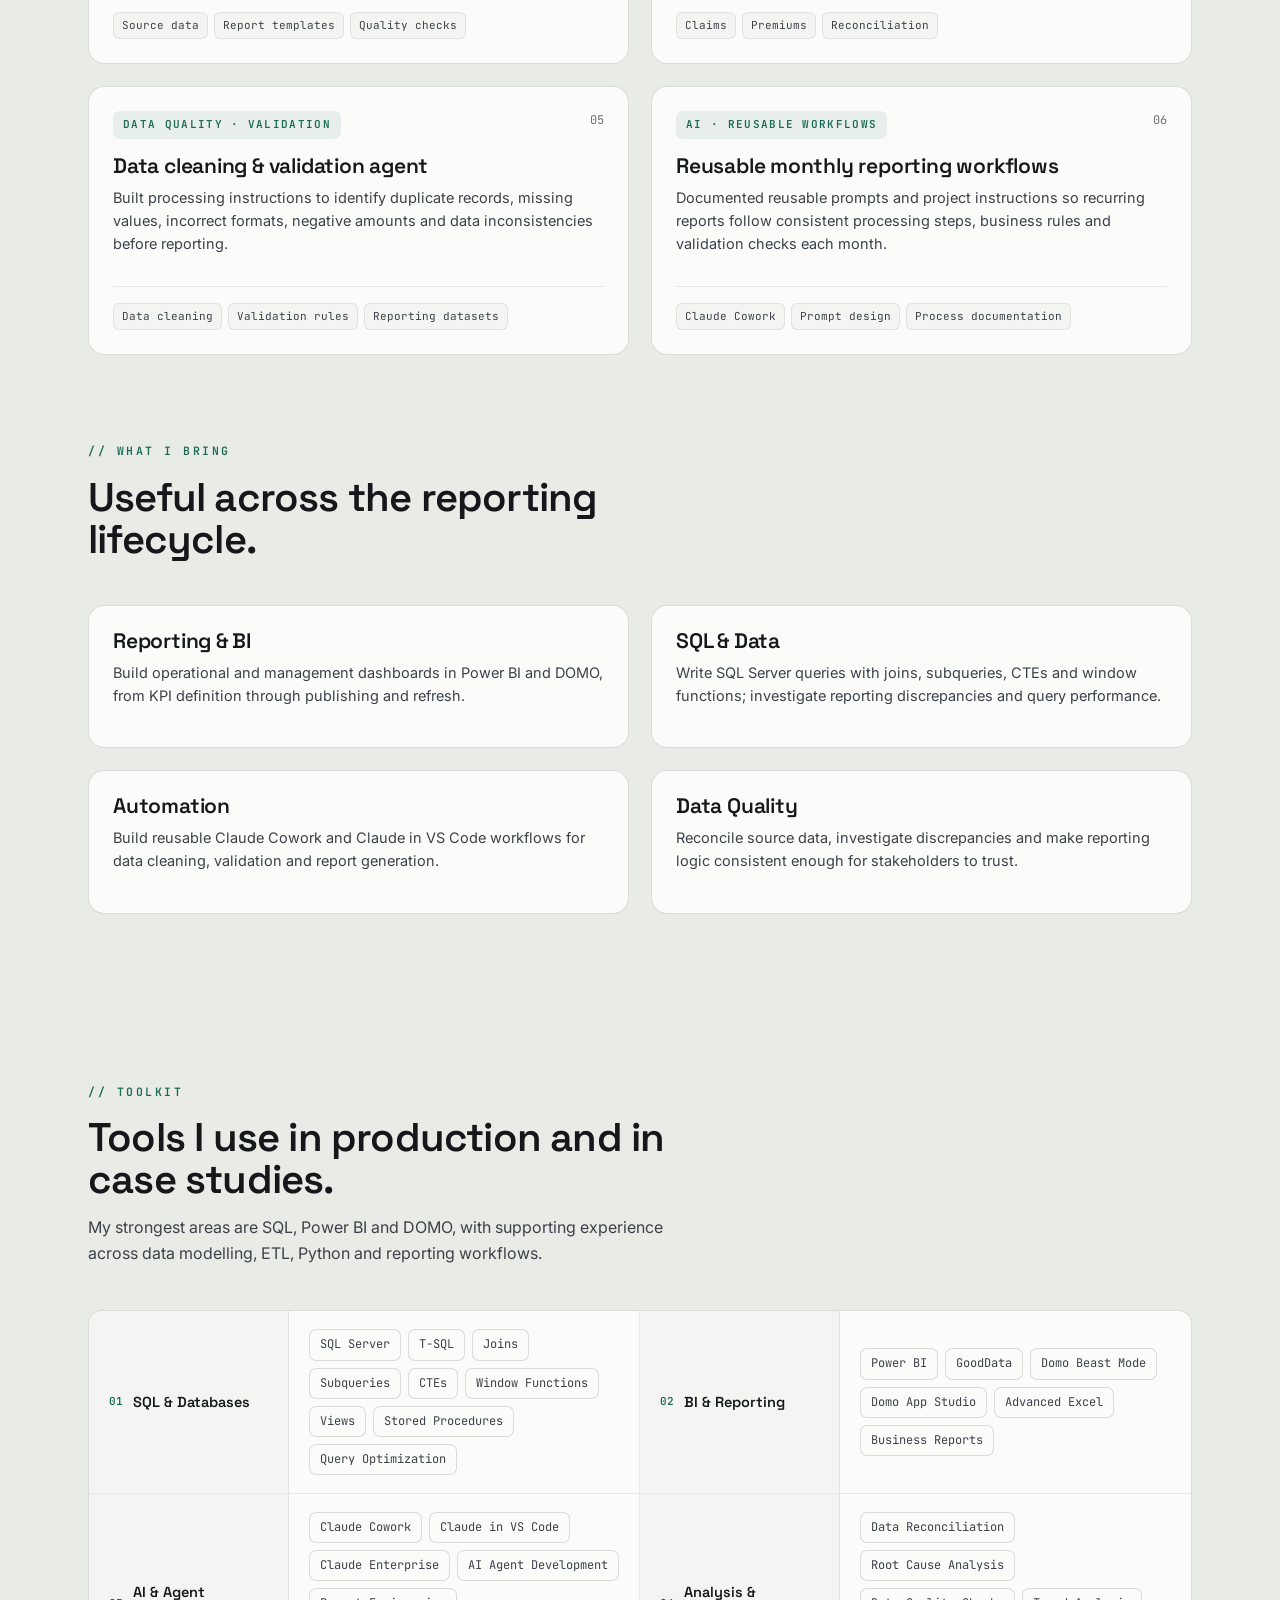
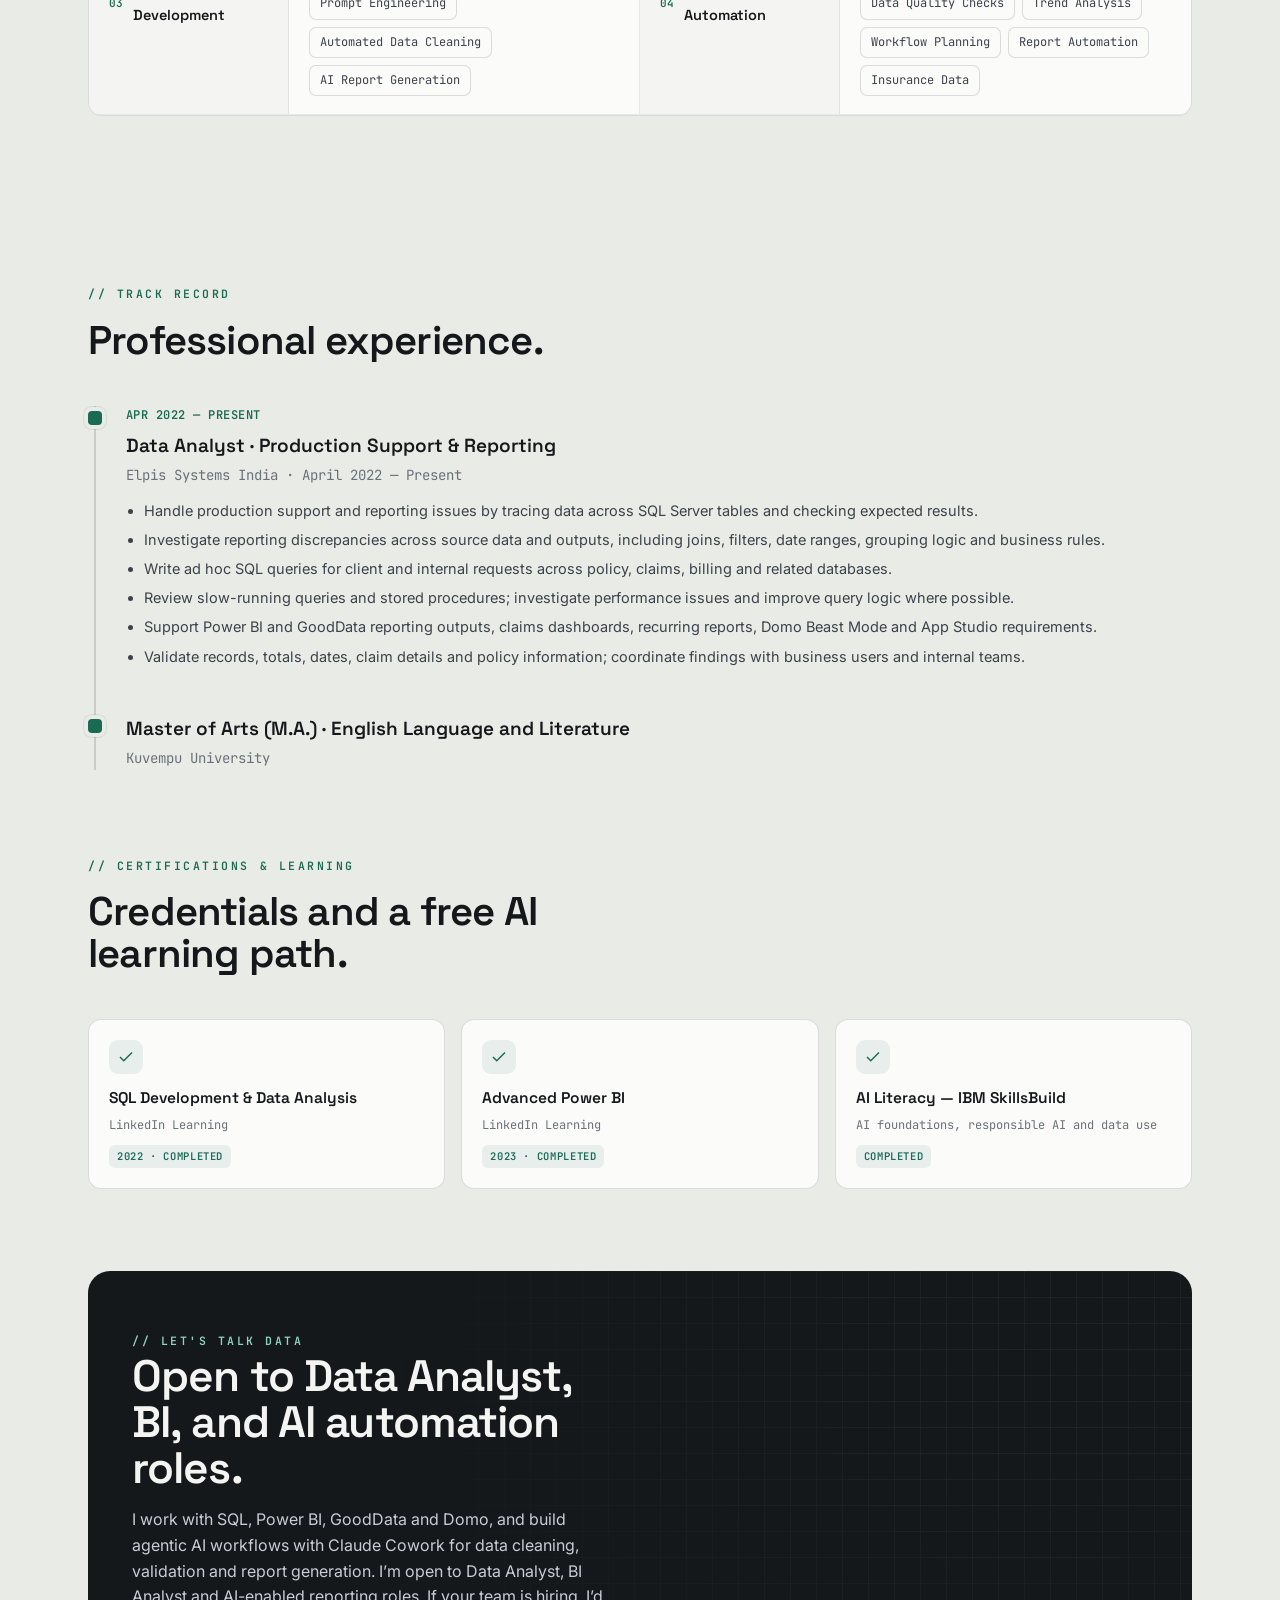
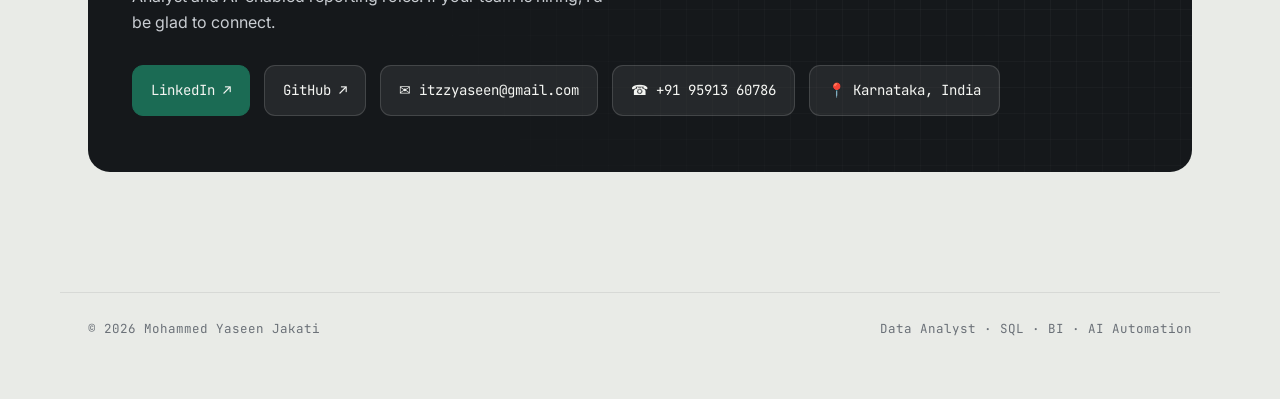
==== commit 85849310: "Add Claude Cowork and agentic AI to contact copy" ====
--- a/index.html
+++ b/index.html
@@ -527,7 +527,7 @@
       <div class="contact reveal">
         <span class="eyebrow" style="color:#8fd4bf">// Let's talk data</span>
         <h2>Open to Data Analyst, BI, and AI automation roles.</h2>
-        <p>I work with SQL, Power BI, GoodData, Domo, and AI-assisted workflows for data cleaning and report generation. I’m open to Data Analyst, BI Analyst, and AI-enabled reporting roles. If your team is hiring, I’d be glad to connect.</p>
+        <p>I work with SQL, Power BI, GoodData and Domo, and build agentic AI workflows with Claude Cowork for data cleaning, validation and report generation. I’m open to Data Analyst, BI Analyst and AI-enabled reporting roles. If your team is hiring, I’d be glad to connect.</p>
         <div class="cc-row">
           <a class="cc primary" href="https://www.linkedin.com/in/itzzyaseen" target="_blank" rel="noopener">LinkedIn ↗</a>
           <a class="cc" href="https://github.com/itzzyaseen/Portfolio" target="_blank" rel="noopener">GitHub ↗</a>
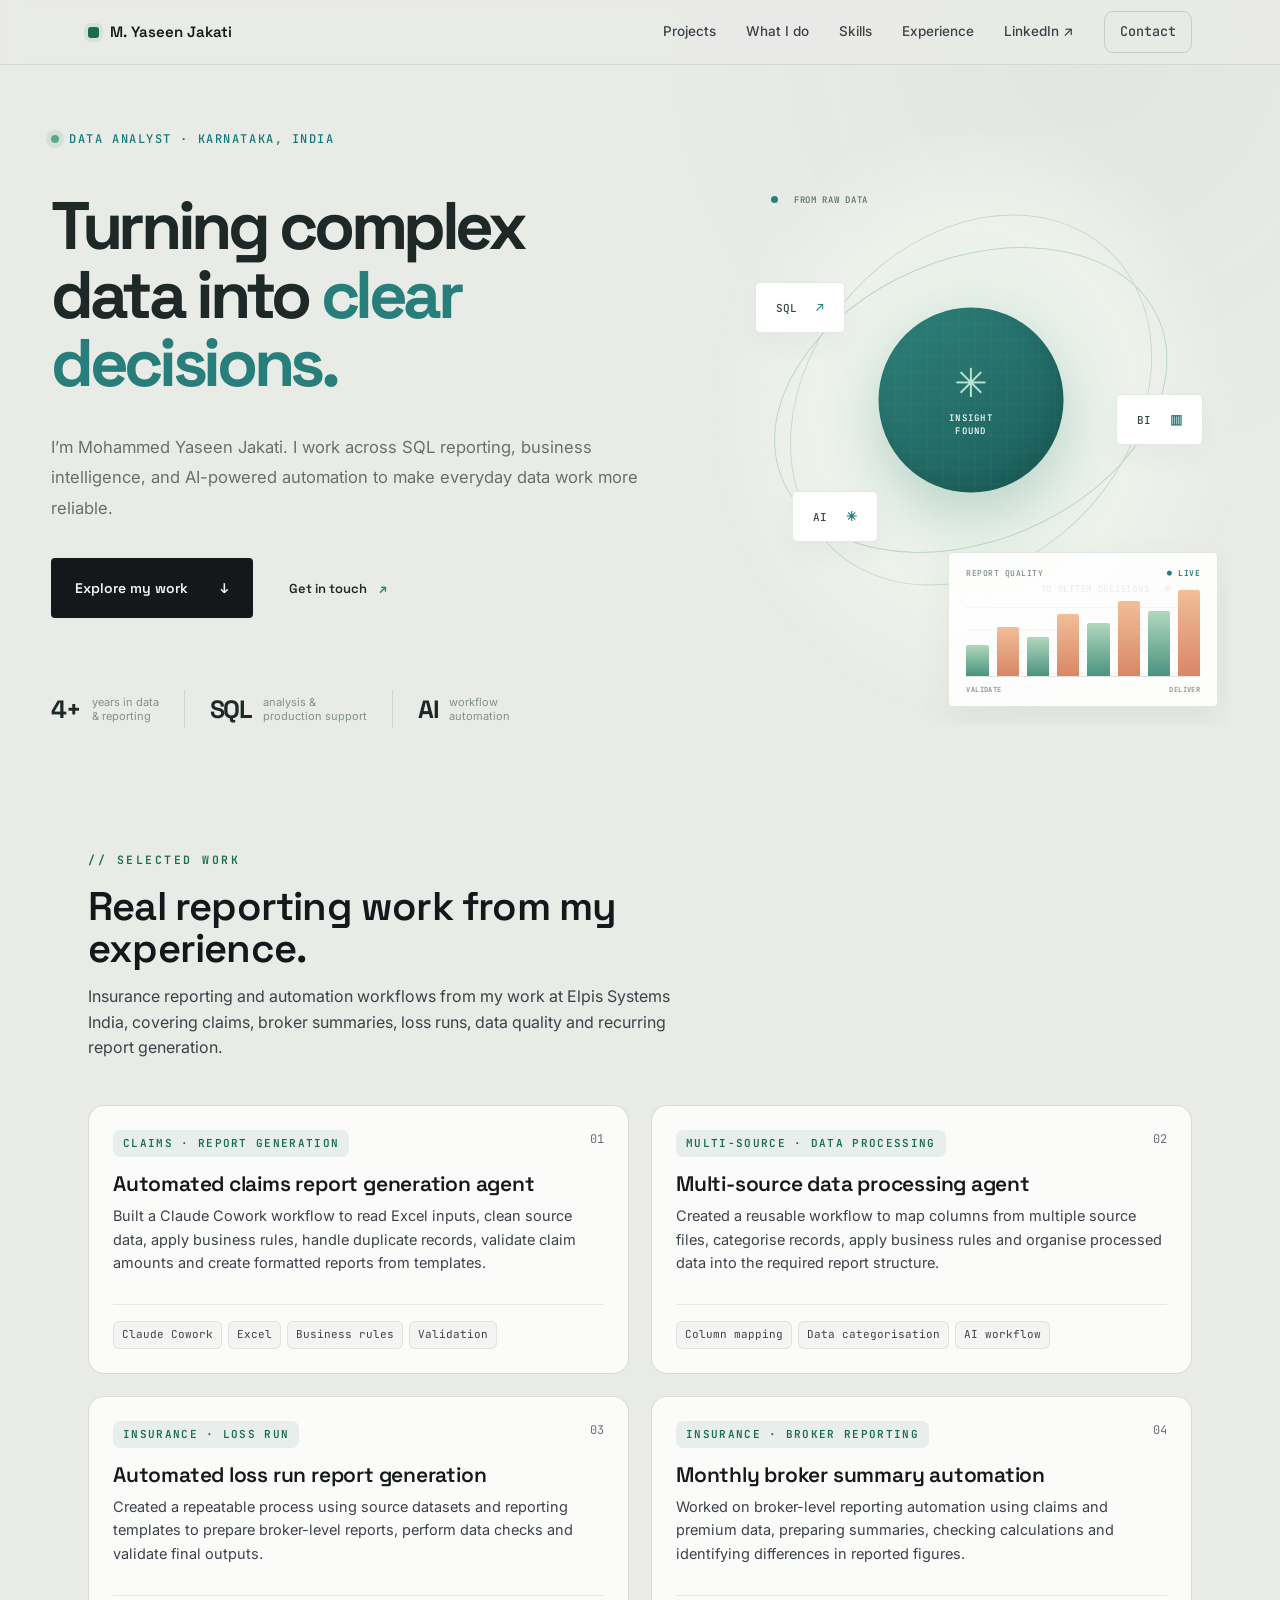
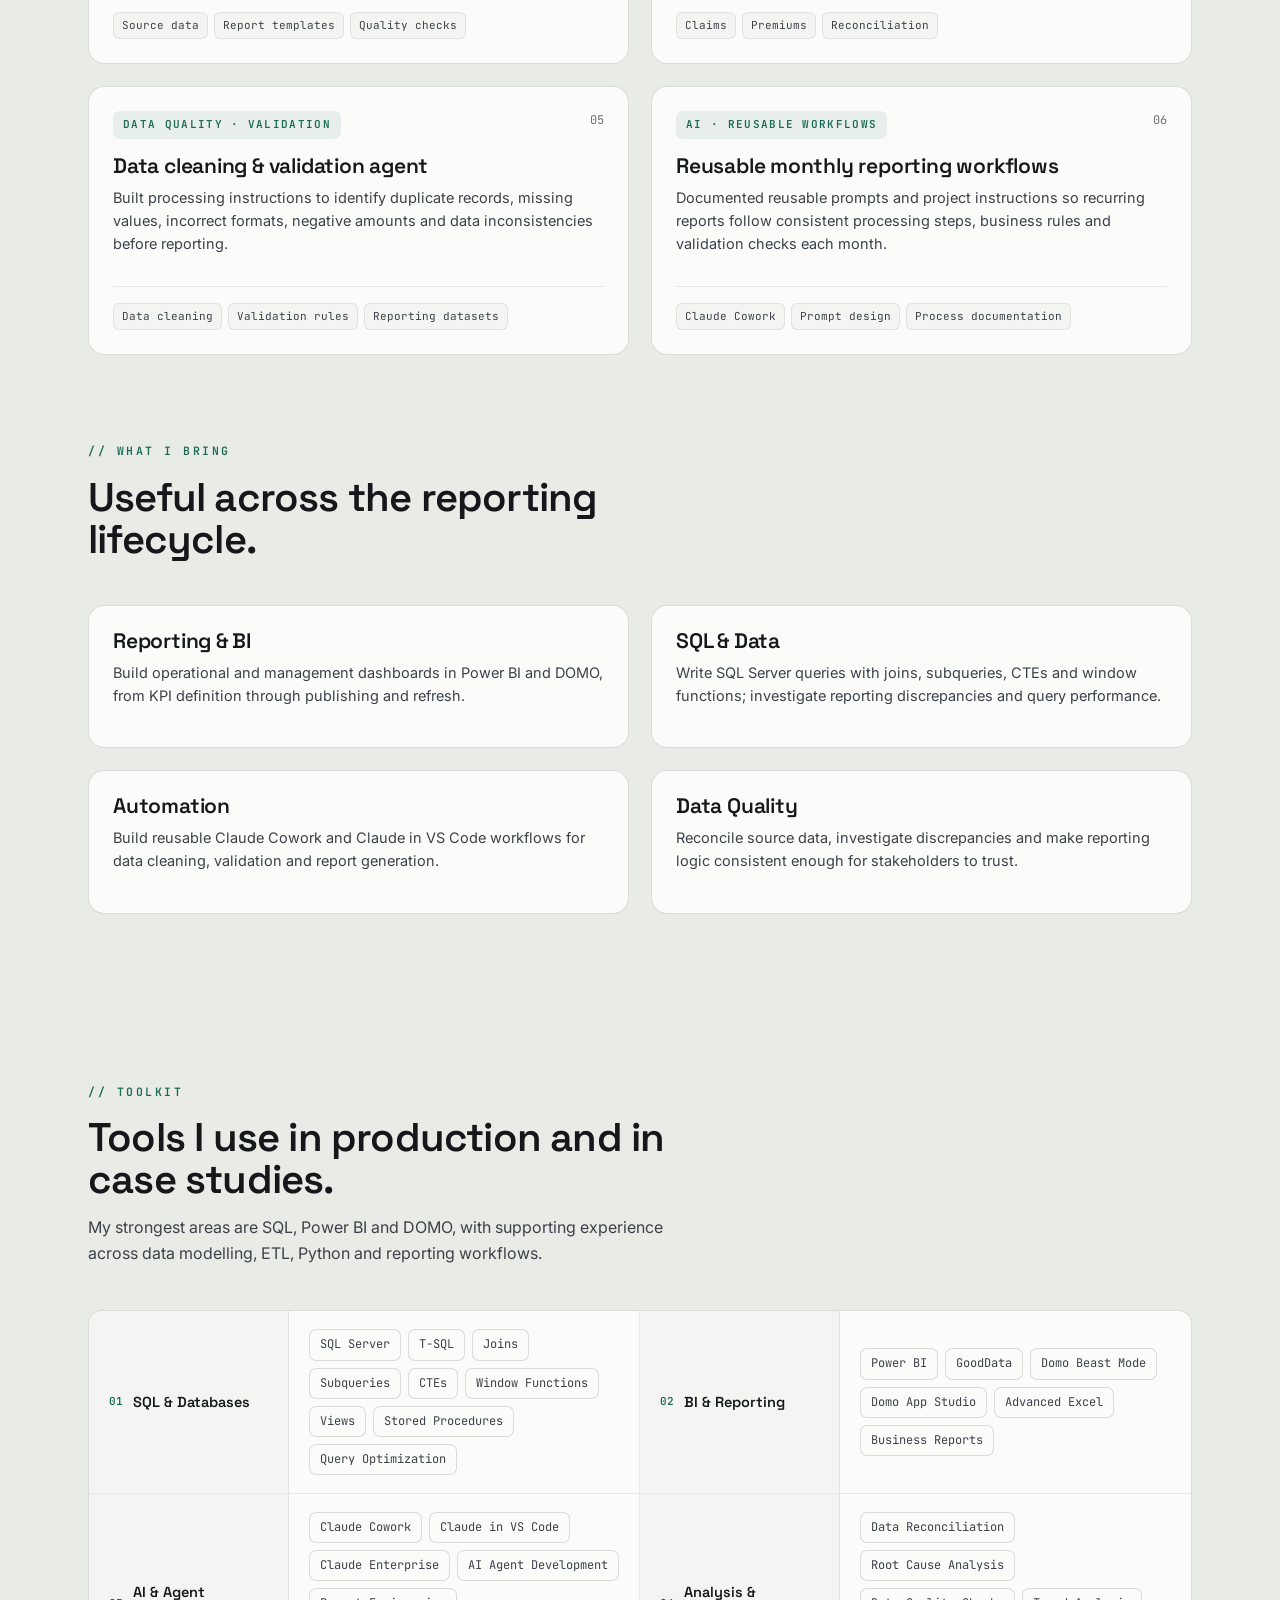
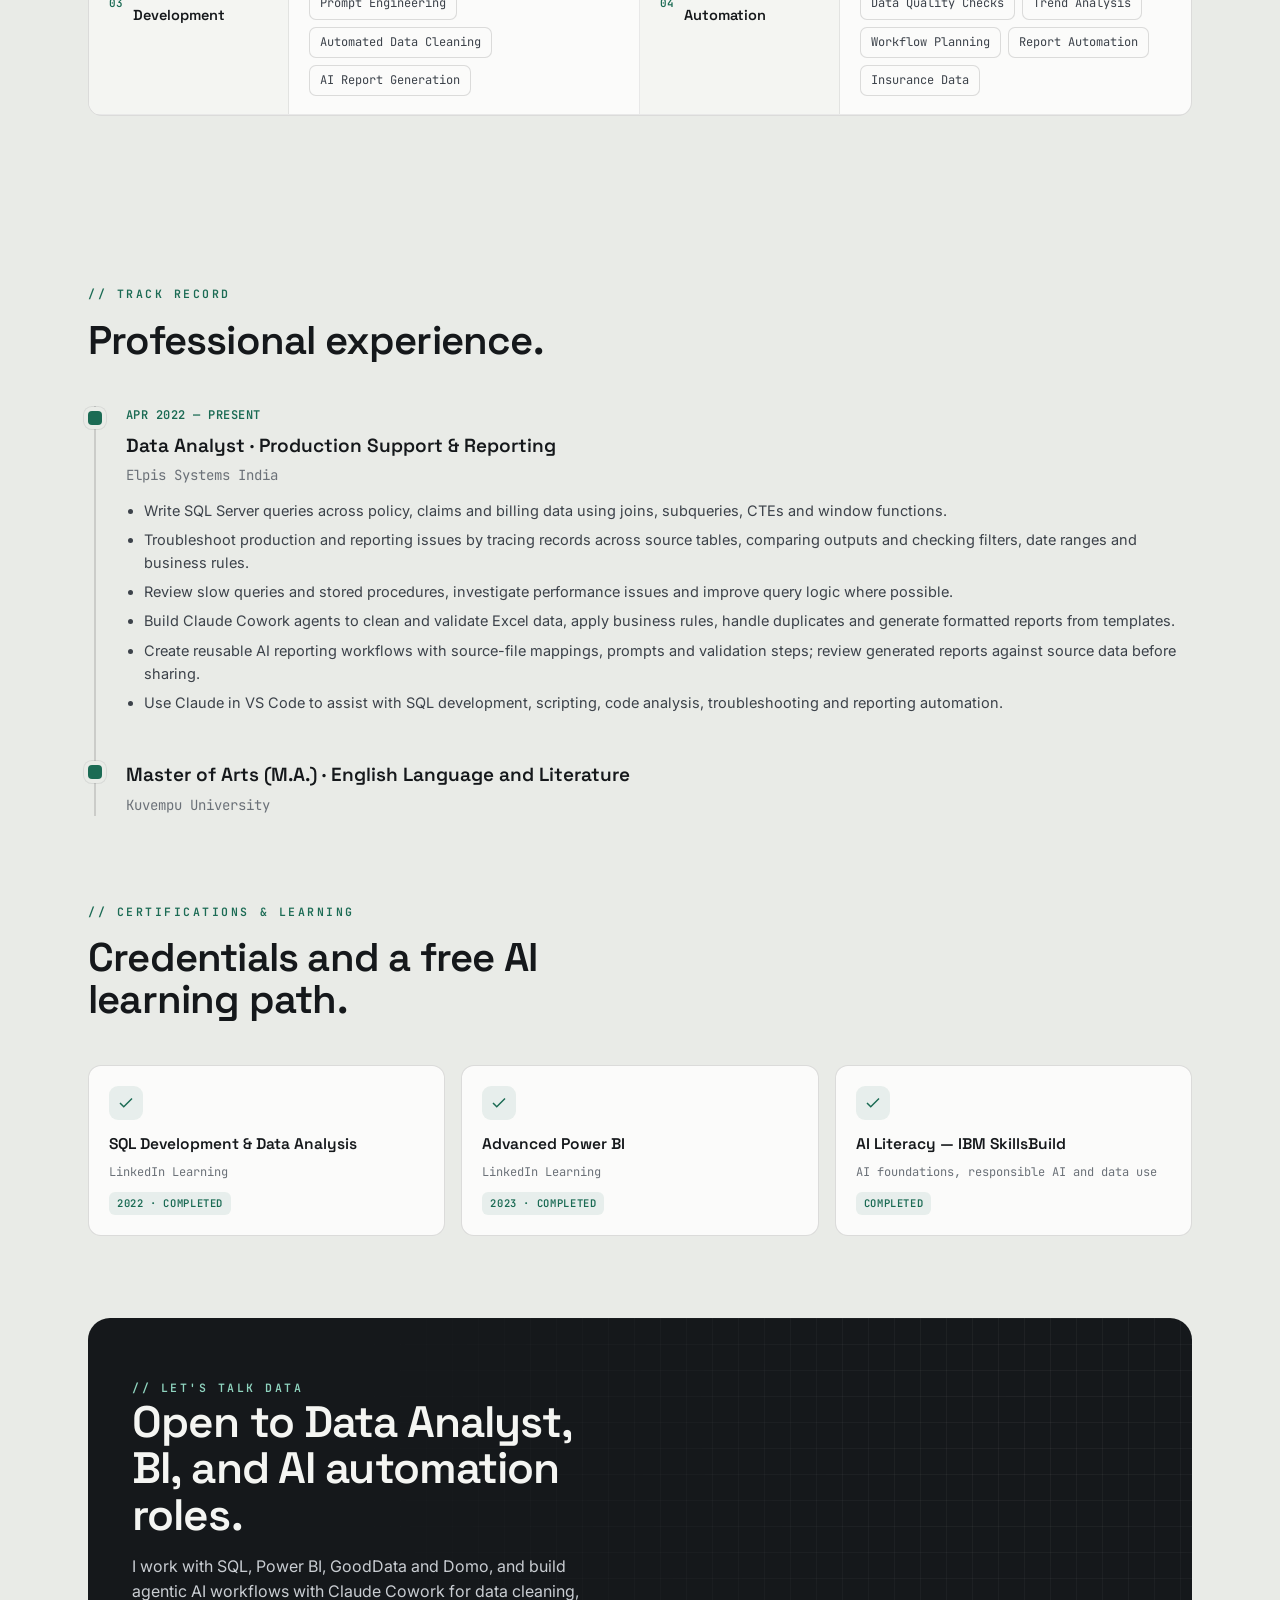
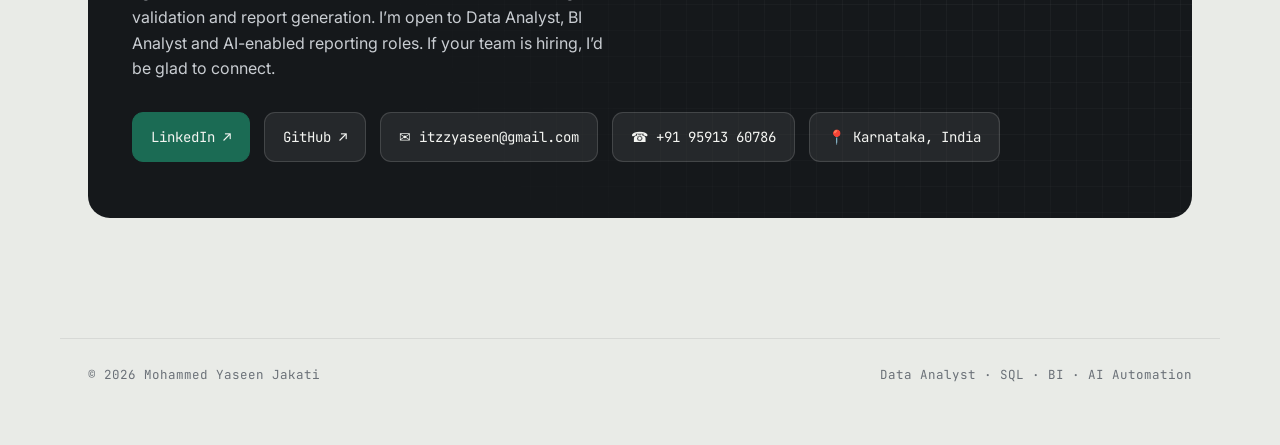
==== commit 0259e9ea: "Focus experience on SQL and AI automation" ====
--- a/index.html
+++ b/index.html
@@ -472,15 +472,15 @@
         <div class="tl-item">
           <div class="tl-when">APR 2022 — PRESENT</div>
           <div class="tl-role">Data Analyst · Production Support &amp; Reporting</div>
-          <div class="tl-org">Elpis Systems India · April 2022 — Present</div>
+          <div class="tl-org">Elpis Systems India</div>
           <div class="tl-body">
             <ul>
-              <li>Handle production support and reporting issues by tracing data across SQL Server tables and checking expected results.</li>
-              <li>Investigate reporting discrepancies across source data and outputs, including joins, filters, date ranges, grouping logic and business rules.</li>
-              <li>Write ad hoc SQL queries for client and internal requests across policy, claims, billing and related databases.</li>
-              <li>Review slow-running queries and stored procedures; investigate performance issues and improve query logic where possible.</li>
-              <li>Support Power BI and GoodData reporting outputs, claims dashboards, recurring reports, Domo Beast Mode and App Studio requirements.</li>
-              <li>Validate records, totals, dates, claim details and policy information; coordinate findings with business users and internal teams.</li>
+              <li>Write SQL Server queries across policy, claims and billing data using joins, subqueries, CTEs and window functions.</li>
+              <li>Troubleshoot production and reporting issues by tracing records across source tables, comparing outputs and checking filters, date ranges and business rules.</li>
+              <li>Review slow queries and stored procedures, investigate performance issues and improve query logic where possible.</li>
+              <li>Build Claude Cowork agents to clean and validate Excel data, apply business rules, handle duplicates and generate formatted reports from templates.</li>
+              <li>Create reusable AI reporting workflows with source-file mappings, prompts and validation steps; review generated reports against source data before sharing.</li>
+              <li>Use Claude in VS Code to assist with SQL development, scripting, code analysis, troubleshooting and reporting automation.</li>
             </ul>
           </div>
         </div>
